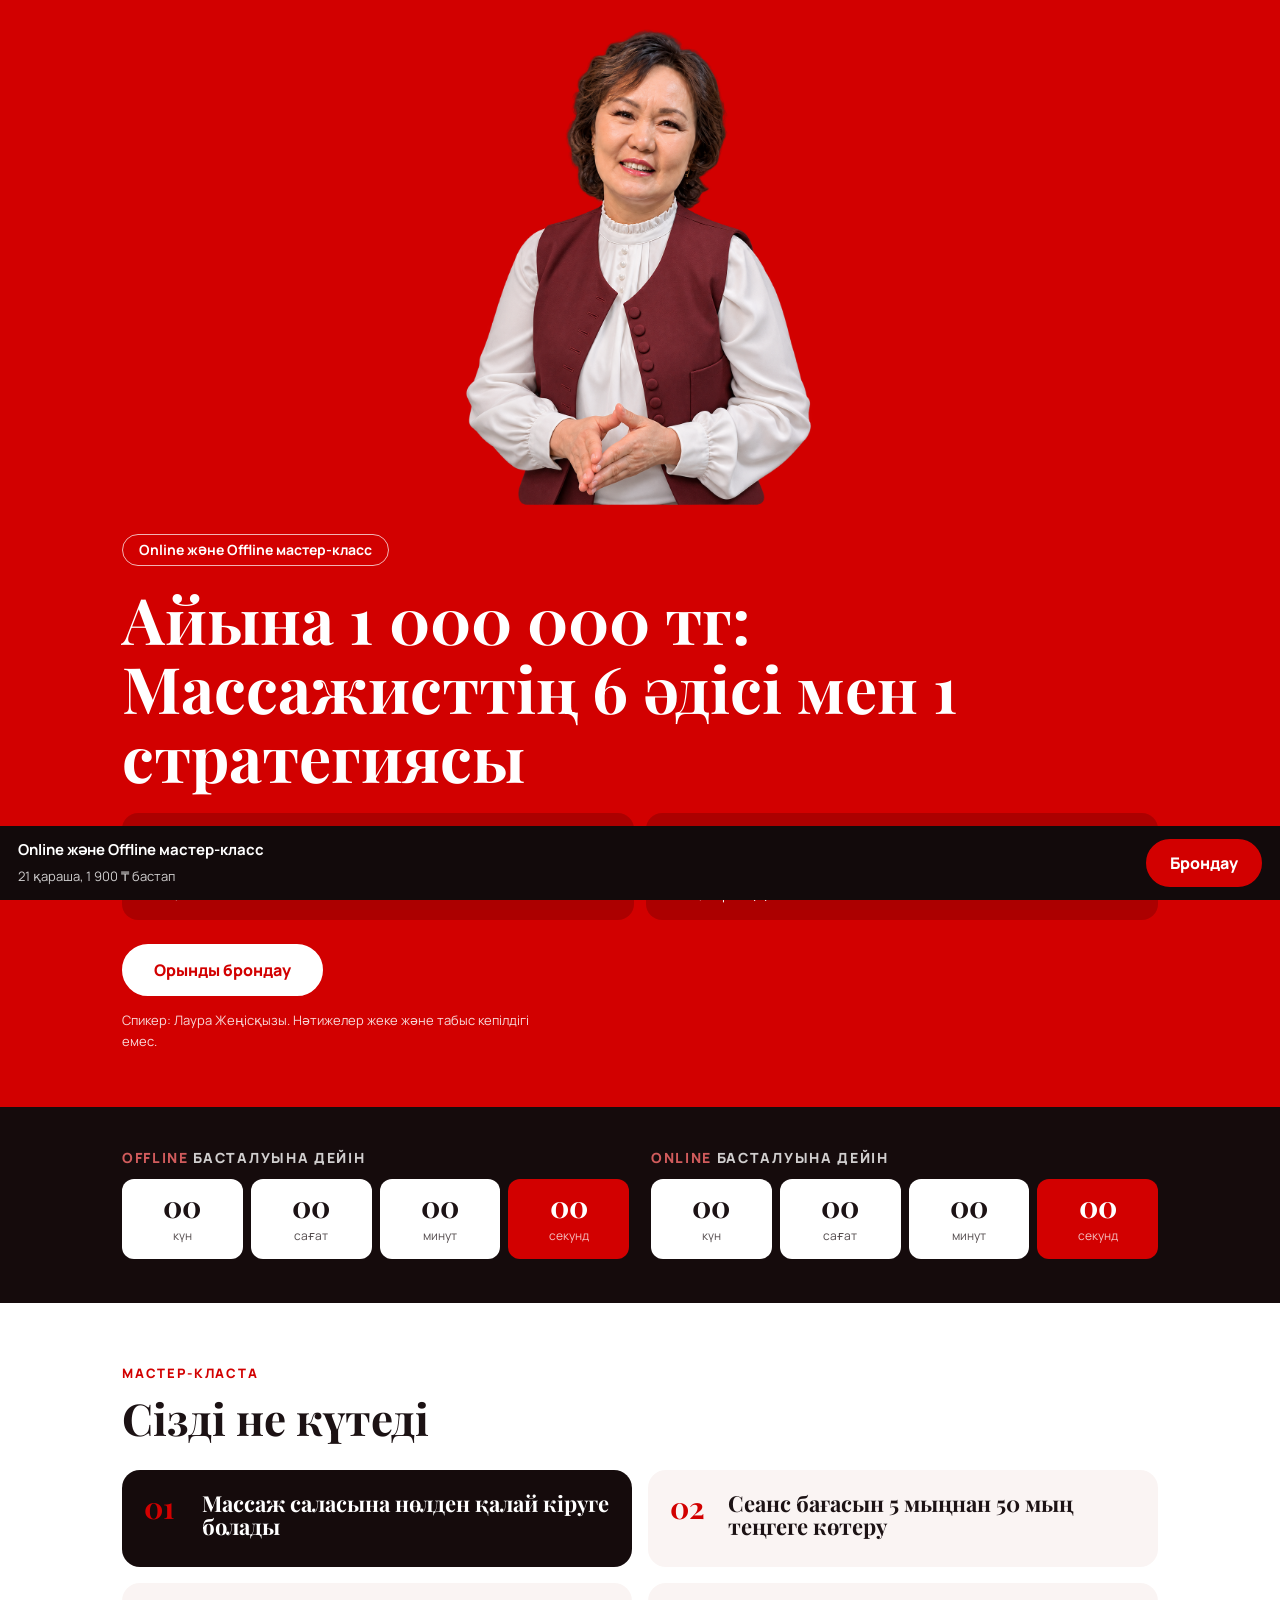
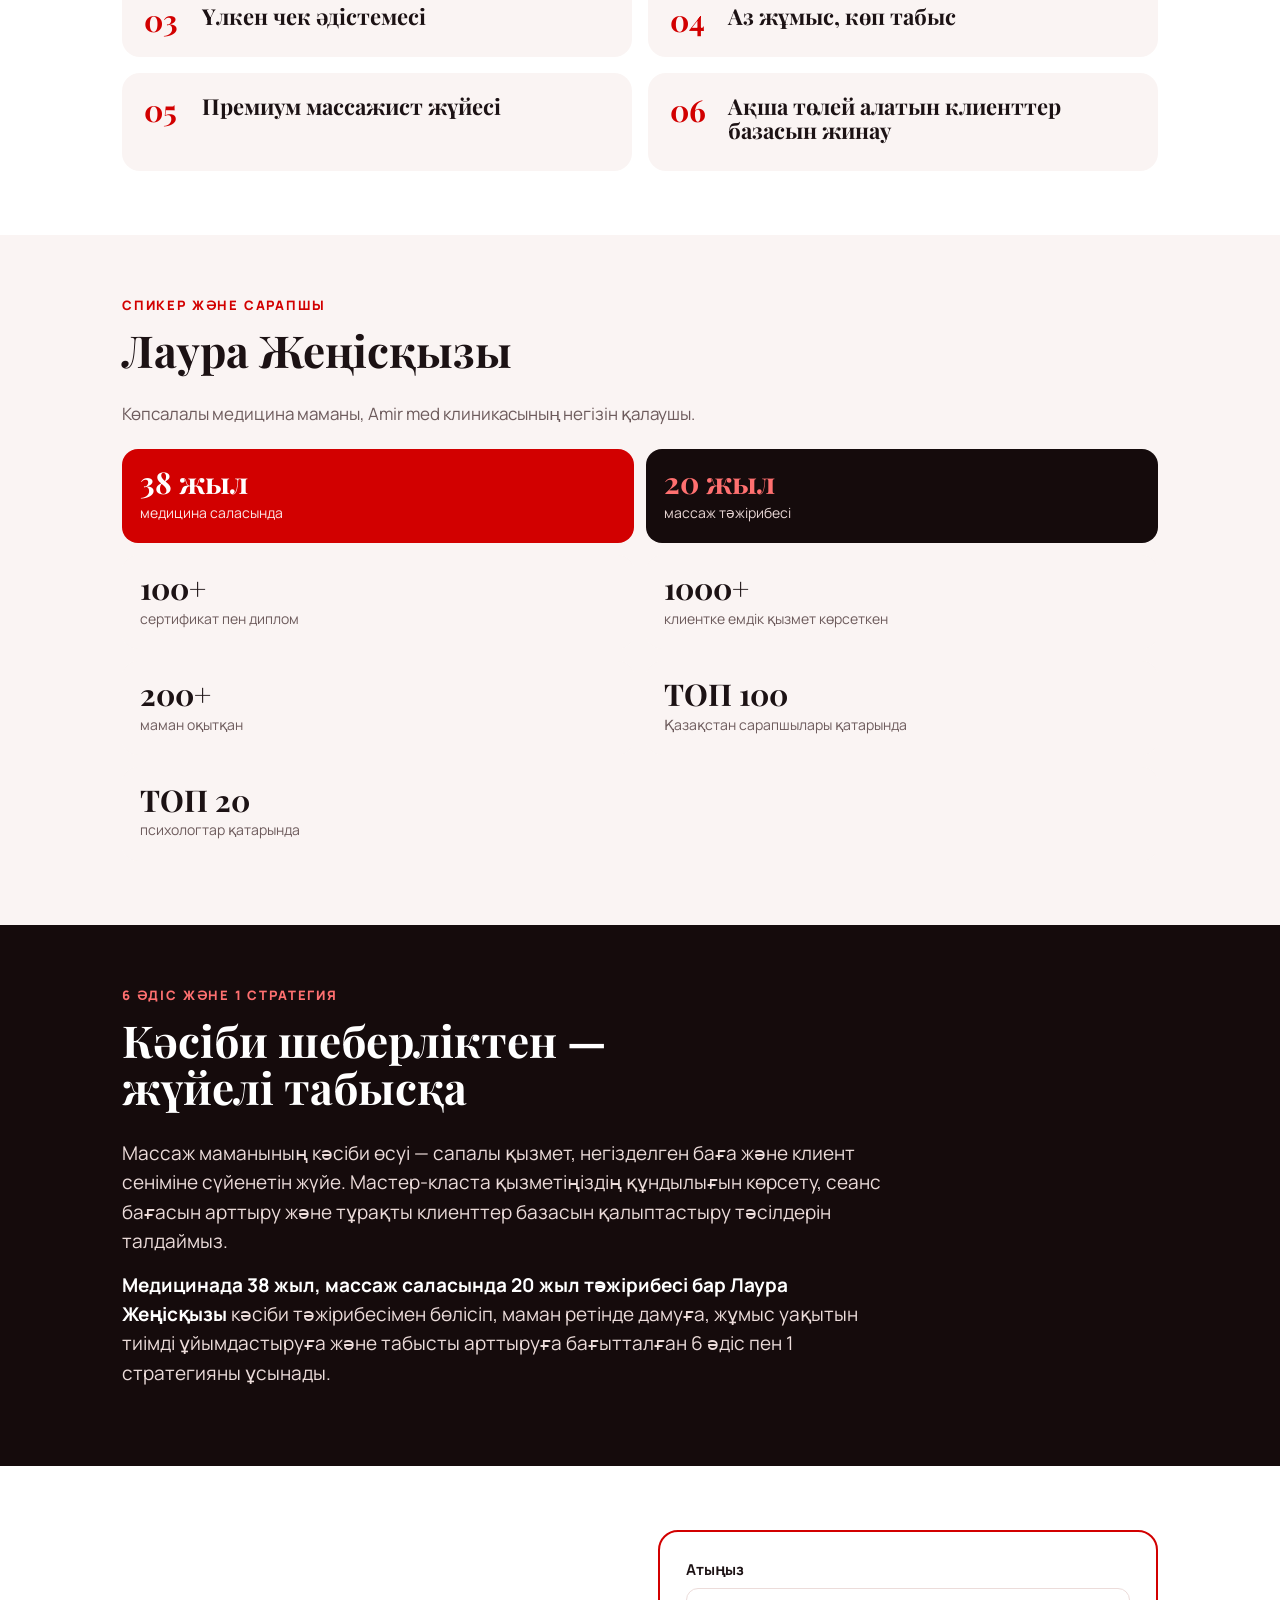
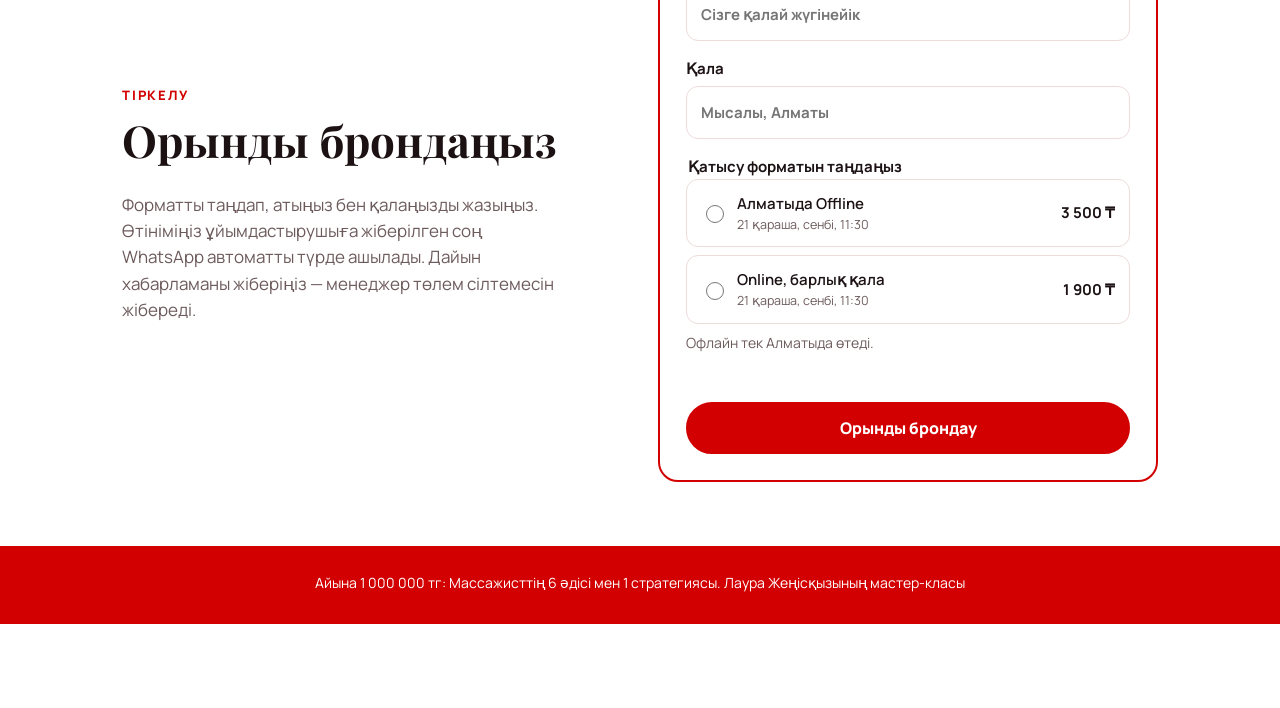
==== kk.html @ 4eb70d50 "Update WhatsApp contact for Laura masterclass" ====
<!DOCTYPE html>
<html lang="kk">
<head>
<meta charset="utf-8">
<meta name="viewport" content="width=device-width, initial-scale=1, viewport-fit=cover">
<title>Айына 1 000 000 тг: Массажисттің 6 әдісі мен 1 стратегиясы: Online және Offline мастер-класс</title>
<link rel="preconnect" href="https://fonts.googleapis.com">
<link rel="preconnect" href="https://fonts.gstatic.com" crossorigin>
<link href="https://fonts.googleapis.com/css2?family=Manrope:wght@400;600;700;800&family=Playfair+Display:wght@600;700&display=swap" rel="stylesheet">
<!--PIXEL-->
<script>
!function(f,b,e,v,n,t,s){if(f.fbq)return;n=f.fbq=function(){n.callMethod?n.callMethod.apply(n,arguments):n.queue.push(arguments)};if(!f._fbq)f._fbq=n;n.push=n;n.loaded=!0;n.version='2.0';n.queue=[];t=b.createElement(e);t.async=!0;t.src=v;s=b.getElementsByTagName(e)[0];s.parentNode.insertBefore(t,s)}(window,document,'script','https://connect.facebook.net/en_US/fbevents.js');
fbq('init','533676655998231');fbq('track','PageView');
</script>
<!--/PIXEL-->
<style>
:root{--red:#d20000;--ink:#1c1214;--bg:#fff;--soft:#faf4f3;--line:#ecdcda;--mute:#6d5b5c;--night:#150b0c;
box-sizing:border-box;padding-top:env(safe-area-inset-top,0px);padding-bottom:env(safe-area-inset-bottom,0px)}
@media (prefers-color-scheme:dark){:root:not([data-theme="light"]){--ink:#f7eceb;--bg:#160c0d;--soft:#211415;--line:#3b2628;--mute:#bba6a6}}
:root[data-theme="dark"]{--ink:#f7eceb;--bg:#160c0d;--soft:#211415;--line:#3b2628;--mute:#bba6a6}
html{background:var(--red);scroll-padding-top:env(safe-area-inset-top,0px);scroll-behavior:smooth}
@media (prefers-reduced-motion:reduce){html{scroll-behavior:auto}}
*,*::before,*::after{box-sizing:border-box}
body{margin:0;background:var(--bg);color:var(--ink);font:400 17px/1.55 Manrope,"Segoe UI",Arial,sans-serif;padding-bottom:84px}
h1,h2,h3{font-family:"Playfair Display",Georgia,serif;margin:0;line-height:1.08;font-weight:700}
p{margin:0}
:focus-visible{outline:3px solid #ffb4b4;outline-offset:3px}
.wrap{max-width:1080px;margin:0 auto;padding:0 22px}
section{padding:64px 0}
h2{font-size:clamp(30px,5vw,44px);margin-bottom:28px}
.k{color:var(--red);font:800 13px/1 Manrope,Arial,sans-serif;letter-spacing:.14em;text-transform:uppercase;margin-bottom:14px}

.hero{background:var(--red);color:#fff;padding:26px 0 0;overflow:hidden}
.hero .wrap{display:grid;gap:24px;grid-template-columns:1fr;align-items:center}
.hero-text{padding-bottom:56px;align-self:center}
.tag{display:inline-block;border:1.5px solid rgba(255,255,255,.7);border-radius:999px;padding:8px 16px;font:700 14px/1 Manrope,Arial,sans-serif;margin-bottom:18px}
.hero h1{font-size:clamp(36px,6.4vw,64px);margin-bottom:22px}
.dates{display:grid;grid-template-columns:1fr 1fr;gap:12px;margin-bottom:24px}
.date{background:rgba(0,0,0,.18);border-radius:16px;padding:16px}
.date em{display:block;font:800 13px/1 Manrope,Arial,sans-serif;font-style:normal;letter-spacing:.1em;text-transform:uppercase;opacity:.85}
.date b{display:block;font:700 26px/1.1 "Playfair Display",Georgia,serif;margin:8px 0 4px}
.date span{display:block;font-size:14px;opacity:.92}
.lang{display:block;text-align:right;color:#fff;font:700 14px/1 Manrope,Arial,sans-serif;text-decoration:underline;margin-bottom:12px}
.btn{display:inline-block;padding:16px 30px;border-radius:999px;font:800 16px/1 Manrope,Arial,sans-serif;text-decoration:none;border:2px solid #fff;background:#fff;color:var(--red);cursor:pointer}
.note{font-size:13px;opacity:.85;margin-top:14px;max-width:34em}
.photo{padding-bottom:0}.photo img{display:block;width:100%;height:auto;max-width:440px;margin:0 auto;border-radius:18px}

.timers{background:var(--night);color:#fff;padding:44px 0}
.timers .wrap{display:grid;gap:22px;grid-template-columns:1fr 1fr}
.t h3{font:800 14px/1 Manrope,Arial,sans-serif;letter-spacing:.12em;text-transform:uppercase;opacity:.8;margin-bottom:14px}
.t h3 i{color:#ff7070;font-style:normal}
.cd{display:grid;grid-template-columns:repeat(4,1fr);gap:8px}
.cd div{background:#fff;color:#1c1214;border-radius:12px;padding:12px 4px;text-align:center}
.cd div:last-child{background:var(--red);color:#fff}
.cd b{display:block;font:700 30px/1 "Playfair Display",Georgia,serif}
.cd span{font-size:12px;opacity:.75}

.list{display:grid;grid-template-columns:1fr 1fr;gap:16px}
.item{display:flex;gap:16px;background:var(--soft);border-radius:18px;padding:22px}
.item .n{font:700 30px/1 "Playfair Display",Georgia,serif;color:var(--red);min-width:42px}
.item h3{font-size:22px;margin-bottom:6px}
.item p{color:var(--mute);font-size:16px}
.item.hl{background:var(--night);color:#fff}
.item.hl p{color:#e8d6d4}

.about{display:grid;gap:40px;grid-template-columns:1fr;align-items:center}
.portrait{width:100%;aspect-ratio:4/5;object-fit:cover;object-position:50% 30%;border-radius:18px;border-bottom:6px solid var(--red)}
.about p.l{color:var(--mute);margin-bottom:22px;max-width:34em}
.facts{display:grid;grid-template-columns:1fr 1fr;gap:12px}
.fact{background:var(--soft);border-radius:16px;padding:18px}
.fact b{display:block;font:700 30px/1.05 "Playfair Display",Georgia,serif}
.fact span{font-size:14px;color:var(--mute)}
.fact.r{background:var(--red);color:#fff}.fact.r span{color:#fff;opacity:.9}
.fact.d{background:var(--night);color:#fff}.fact.d b{color:#ff7070}.fact.d span{color:#e8d6d4}
.fact.w{grid-column:1/-1}

.nov{background:var(--night);color:#fff}
.nov h2{max-width:14em}
.nov p{max-width:40em;font-size:19px;color:#ecdcda;margin-bottom:14px}
.nov p b{color:#fff}

.bonus{background:var(--soft);padding:44px 0}
.bonus .wrap{display:grid;gap:14px 32px;grid-template-columns:auto 1fr 1fr;align-items:center}
.bonus h3{font-size:26px}
.bonus p{border-left:4px solid var(--red);padding-left:14px;font-weight:600}

.reg .wrap{display:grid;gap:36px;grid-template-columns:1fr 1fr;align-items:center}
.reg p.s{color:var(--mute);max-width:26em}
form{background:var(--bg);border:2px solid var(--red);border-radius:20px;padding:26px;display:grid;gap:16px}
label,legend{font-weight:700;font-size:15px}
input[type=text]{width:100%;margin-top:6px;padding:14px;border:1.5px solid var(--line);border-radius:12px;font:inherit;background:var(--bg);color:var(--ink)}
fieldset{border:0;padding:0;margin:0;display:grid;gap:8px}
.opt{display:flex;gap:10px;align-items:center;border:1.5px solid var(--line);border-radius:12px;padding:12px 14px;font-weight:600;cursor:pointer}
.opt input{accent-color:var(--red);width:18px;height:18px}
.opt span{flex:1}.opt small{display:block;color:var(--mute);font-weight:400}
.opt:has(input:checked){border-color:var(--red);background:var(--soft)}
.opt.dis{opacity:.5;cursor:not-allowed}
fieldset.bad .opt{border-color:#c40000}
.hint{font-size:14px;color:var(--mute)}
.err{color:#c40000;font-weight:600;font-size:14px;min-height:1.2em}
form .btn{background:var(--red);color:#fff;border-color:var(--red);width:100%;text-align:center}
footer{background:var(--red);color:#fff;padding:26px 0 30px;font-size:14px;text-align:center}
.bar{position:fixed;left:0;right:0;bottom:0;z-index:20;background:#120a0b;color:#fff;padding:12px 18px calc(12px + env(safe-area-inset-bottom,0px));display:flex;align-items:center;justify-content:space-between;gap:14px}
.bar b{display:block;font-size:15px}.bar span{font-size:13px;opacity:.8}
.bar .btn{padding:14px 22px;background:var(--red);color:#fff;border-color:var(--red);white-space:nowrap}

@media (max-width:780px){
section{padding:48px 0}
.hero .wrap,.timers .wrap,.list,.about,.reg .wrap{grid-template-columns:1fr}
.photo{padding:0}.photo img{max-width:380px}
.hero-text{padding-bottom:44px}
.dates{grid-template-columns:1fr}
.hero .btn{width:100%;text-align:center}
.bonus .wrap{grid-template-columns:1fr}
}
</style>

</head>
<body>
<noscript><img height="1" width="1" style="display:none" alt="" src="https://www.facebook.com/tr?id=533676655998231&amp;ev=PageView&amp;noscript=1"></noscript>

<header class="hero">
  <div class="wrap">
    <div class="photo"><img src="laura-waist.png" alt="Лаура Жеңісқызы" width="1196" height="1315" fetchpriority="high"></div>
    <div class="hero-text">
      <span class="tag">Online және Offline мастер-класс</span>
      <h1>Айына 1 000 000 тг: Массажисттің 6 әдісі мен 1 стратегиясы</h1>
      <div class="dates">
        <div class="date"><em>Offline</em><b>21 қараша, 11:30</b><span>Сенбі, Алматы</span></div>
        <div class="date"><em>Online</em><b>21 қараша, 11:30</b><span>Сенбі, барлық қала</span></div>
      </div>
      <a class="btn" href="#reg">Орынды брондау</a>
      <p class="note">Спикер: Лаура Жеңісқызы. Нәтижелер жеке және табыс кепілдігі емес.</p>
    </div>
  </div>
</header>

<div class="timers">
  <div class="wrap">
    <div class="t"><h3><i>Offline</i> басталуына дейін</h3><div class="cd" data-t="2026-11-21T11:30:00+05:00"><div><b>--</b><span>күн</span></div><div><b>--</b><span>сағат</span></div><div><b>--</b><span>минут</span></div><div><b>--</b><span>секунд</span></div></div></div>
    <div class="t"><h3><i>Online</i> басталуына дейін</h3><div class="cd" data-t="2026-11-21T11:30:00+05:00"><div><b>--</b><span>күн</span></div><div><b>--</b><span>сағат</span></div><div><b>--</b><span>минут</span></div><div><b>--</b><span>секунд</span></div></div></div>
  </div>
</div>

<section>
  <div class="wrap">
    <div class="k">Мастер-класта</div>
    <h2>Сізді не күтеді</h2>
    <div class="list">
      <div class="item hl"><div class="n">01</div><div><h3>Массаж саласына нөлден қалай кіруге болады</h3></div></div>
      <div class="item"><div class="n">02</div><div><h3>Сеанс бағасын 5 мыңнан 50 мың теңгеге көтеру</h3></div></div>
      <div class="item"><div class="n">03</div><div><h3>Үлкен чек әдістемесі</h3></div></div>
      <div class="item"><div class="n">04</div><div><h3>Аз жұмыс, көп табыс</h3></div></div>
      <div class="item"><div class="n">05</div><div><h3>Премиум массажист жүйесі</h3></div></div>
      <div class="item"><div class="n">06</div><div><h3>Ақша төлей алатын клиенттер базасын жинау</h3></div></div>
    </div>
  </div>
</section>

<section style="background:var(--soft)">
  <div class="wrap about">
    <div>
      <div class="k">Спикер және сарапшы</div>
      <h2>Лаура Жеңісқызы</h2>
      <p class="l">Көпсалалы медицина маманы, Amir med клиникасының негізін қалаушы.</p>
      <div class="facts">
        <div class="fact r"><b>38 жыл</b><span>медицина саласында</span></div>
        <div class="fact d"><b>20 жыл</b><span>массаж тәжірибесі</span></div>
        <div class="fact"><b>100+</b><span>сертификат пен диплом</span></div>
        <div class="fact"><b>1000+</b><span>клиентке емдік қызмет көрсеткен</span></div>
        <div class="fact"><b>200+</b><span>маман оқытқан</span></div>
        <div class="fact"><b>ТОП 100</b><span>Қазақстан сарапшылары қатарында</span></div>
        <div class="fact w"><b>ТОП 20</b><span>психологтар қатарында</span></div>
      </div>
    </div>
  </div>
</section>

<section class="nov">
  <div class="wrap">
    <div class="k" style="color:#ff7070">6 әдіс және 1 стратегия</div>
    <h2>Кәсіби шеберліктен — жүйелі табысқа</h2>
    <p>Массаж маманының кәсіби өсуі — сапалы қызмет, негізделген баға және клиент сеніміне сүйенетін жүйе. Мастер-класта қызметіңіздің құндылығын көрсету, сеанс бағасын арттыру және тұрақты клиенттер базасын қалыптастыру тәсілдерін талдаймыз.</p>
    <p><b>Медицинада 38 жыл, массаж саласында 20 жыл тәжірибесі бар Лаура Жеңісқызы</b> кәсіби тәжірибесімен бөлісіп, маман ретінде дамуға, жұмыс уақытын тиімді ұйымдастыруға және табысты арттыруға бағытталған 6 әдіс пен 1 стратегияны ұсынады.</p>
  </div>
</section>

<section class="reg" id="reg">
  <div class="wrap">
    <div>
      <div class="k">Тіркелу</div>
      <h2>Орынды брондаңыз</h2>
      <p class="s">Форматты таңдап, атыңыз бен қалаңызды жазыңыз. Өтініміңіз ұйымдастырушыға жіберілген соң WhatsApp автоматты түрде ашылады. Дайын хабарламаны жіберіңіз — менеджер төлем сілтемесін жібереді.</p>
    </div>
    <form id="f" novalidate>
      <label>Атыңыз<input type="text" id="name" autocomplete="given-name" placeholder="Сізге қалай жүгінейік"></label>
      <label>Қала<input type="text" id="city" autocomplete="address-level2" placeholder="Мысалы, Алматы"></label>
      <fieldset id="fs">
        <legend>Қатысу форматын таңдаңыз</legend>
        <label class="opt" id="o-off"><input type="radio" name="fmt" value="off"><span>Алматыда Offline<small>21 қараша, сенбі, 11:30</small></span><b>3&nbsp;500&nbsp;₸</b></label>
        <label class="opt" id="o-on"><input type="radio" name="fmt" value="on"><span>Online, барлық қала<small>21 қараша, сенбі, 11:30</small></span><b>1&nbsp;900&nbsp;₸</b></label>
        <span class="hint">Офлайн тек Алматыда өтеді.</span>
      </fieldset>
      <div class="err" id="err" role="alert"></div>
      <button class="btn" type="submit">Орынды брондау</button>
    </form>
  </div>
</section>

<footer>Айына 1 000 000 тг: Массажисттің 6 әдісі мен 1 стратегиясы. Лаура Жеңісқызының мастер-класы</footer>

<div class="bar">
  <div><b>Online және Offline мастер-класс</b><span>21 қараша, 1&nbsp;900&nbsp;₸ бастап</span></div>
  <a class="btn" href="#reg">Брондау</a>
</div>

<script>
(function(){
  var WA="77086097458";
  function tick(){
    document.querySelectorAll(".cd").forEach(function(el){
      var d=Date.parse(el.getAttribute("data-t"))-Date.now();if(d<0)d=0;
      var v=[Math.floor(d/864e5),Math.floor(d/36e5)%24,Math.floor(d/6e4)%60,Math.floor(d/1e3)%60];
      el.querySelectorAll("b").forEach(function(b,i){b.textContent=String(v[i]).padStart(2,"0")});
    });
  }
  tick();setInterval(tick,1000);
  var f=document.getElementById("f"),city=document.getElementById("city"),name=document.getElementById("name"),err=document.getElementById("err"),fs=document.getElementById("fs");
  var off=document.querySelector('input[value="off"]'),on=document.querySelector('input[value="on"]'),oOff=document.getElementById("o-off");
  function isAlmaty(v){return /алматы|алма-ата|almaty/i.test(v.trim())}
  city.addEventListener("input",function(){
    var v=city.value.trim(),blocked=v&&!isAlmaty(v);
    off.disabled=!!blocked;oOff.classList.toggle("dis",!!blocked);
    if(blocked&&off.checked){off.checked=false;err.textContent="Офлайн тек Алматыда. Онлайнды таңдаңыз."}
  });
  fs.addEventListener("change",function(){fs.classList.remove("bad");err.textContent=""});
  f.addEventListener("submit",function(e){
    e.preventDefault();err.textContent="";
    var n=name.value.trim(),c=city.value.trim();
    if(!n){err.textContent="Атыңызды жазыңыз.";name.focus();return}
    if(!c){err.textContent="Қалаңызды жазыңыз.";city.focus();return}
    if(!off.checked&&!on.checked){fs.classList.add("bad");err.textContent="Қатысу форматын таңдаңыз, онсыз тіркелу мүмкін емес.";return}
    if(off.checked&&!isAlmaty(c)){err.textContent="Офлайн тек Алматыда. Онлайнды таңдаңыз.";return}
    var q=new URLSearchParams(location.search),src=[q.get("utm_source"),q.get("utm_campaign"),q.get("utm_content")].filter(Boolean).join(" / ")||"тікелей кіру";
    var fmt=on.checked?"Online, 21 қараша (сенбі), 11:30":"Offline, 21 қараша (сенбі), 11:30, Алматы",price=on.checked?"1 900 ₸":"3 500 ₸";
    var msg="Сәлеметсіз бе! «Айына 1 000 000 тг: Массажисттің 6 әдісі мен 1 стратегиясы» мастер-класына тіркелгім келеді.\n\nФормат: "+fmt+"\nБағасы: "+price+"\nАты: "+n+"\nҚала: "+c+"\nДереккөз: "+src+"\n\nТөлем сілтемесін жібере аласыз ба?";
    var button=f.querySelector("button[type=submit]");
    if(button.disabled)return;
    button.disabled=true;
    var label=button.textContent;button.textContent="Жіберілуде…";
    var controller=new AbortController();
    var timeout=setTimeout(function(){controller.abort()},15000);
    fetch("https://laura-telegram-leads.bekassbi.workers.dev/leads",{
      method:"POST",headers:{"Content-Type":"application/json"},
      body:JSON.stringify({name:n,city:c,format:on.checked?"on":"off",source:src}),signal:controller.signal
    }).then(function(response){
      return response.json().then(function(data){
        if(!response.ok || !data.ok)throw new Error("delivery");
        clearTimeout(timeout);
        try{if(typeof fbq==="function")fbq("track","Lead")}catch(x){}
        button.textContent="Өтінім қабылданды!";
        setTimeout(function(){window.location.href="https://wa.me/"+WA+"?text="+encodeURIComponent(msg)},250);
      });
    }).catch(function(){
      clearTimeout(timeout);button.disabled=false;button.textContent=label;
      err.textContent="Өтінімді жіберу мүмкін болмады. Қайта көріңіз.";
    });
  });
})();
</script>
</body>
</html>
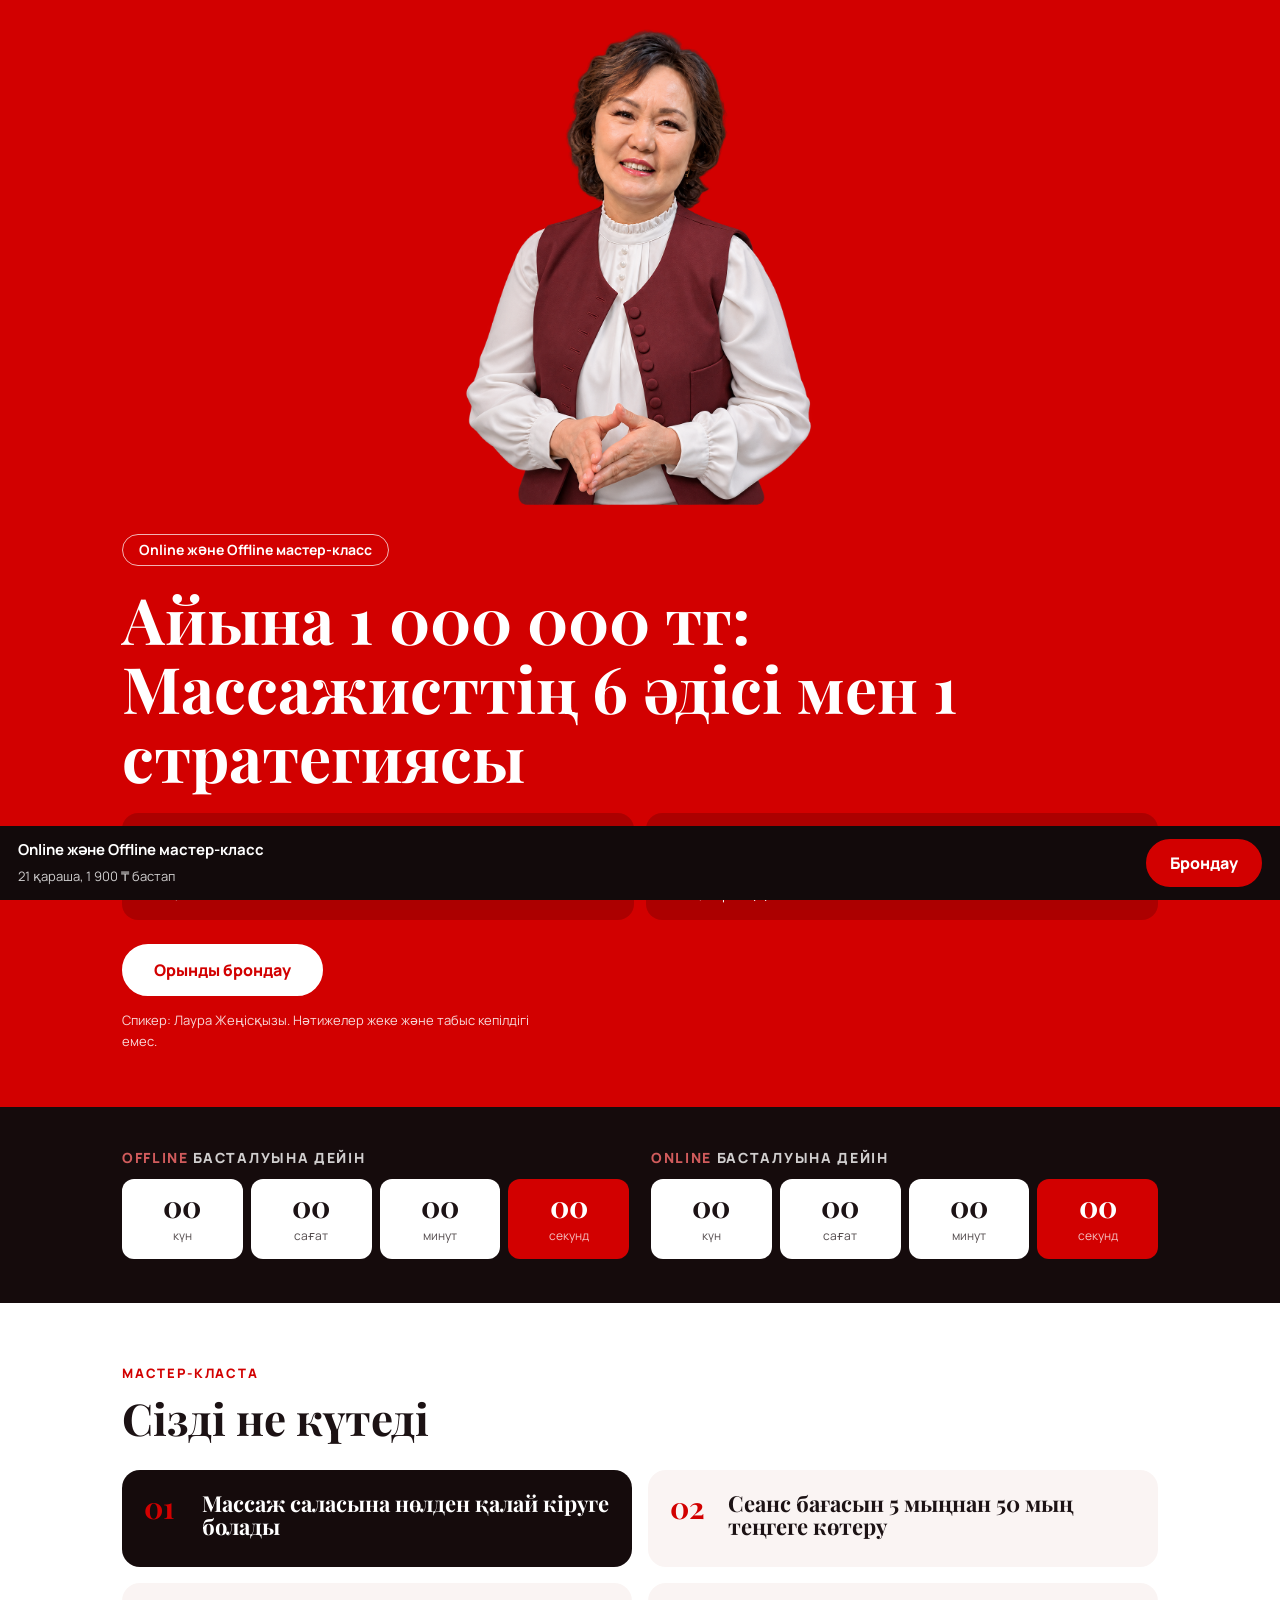
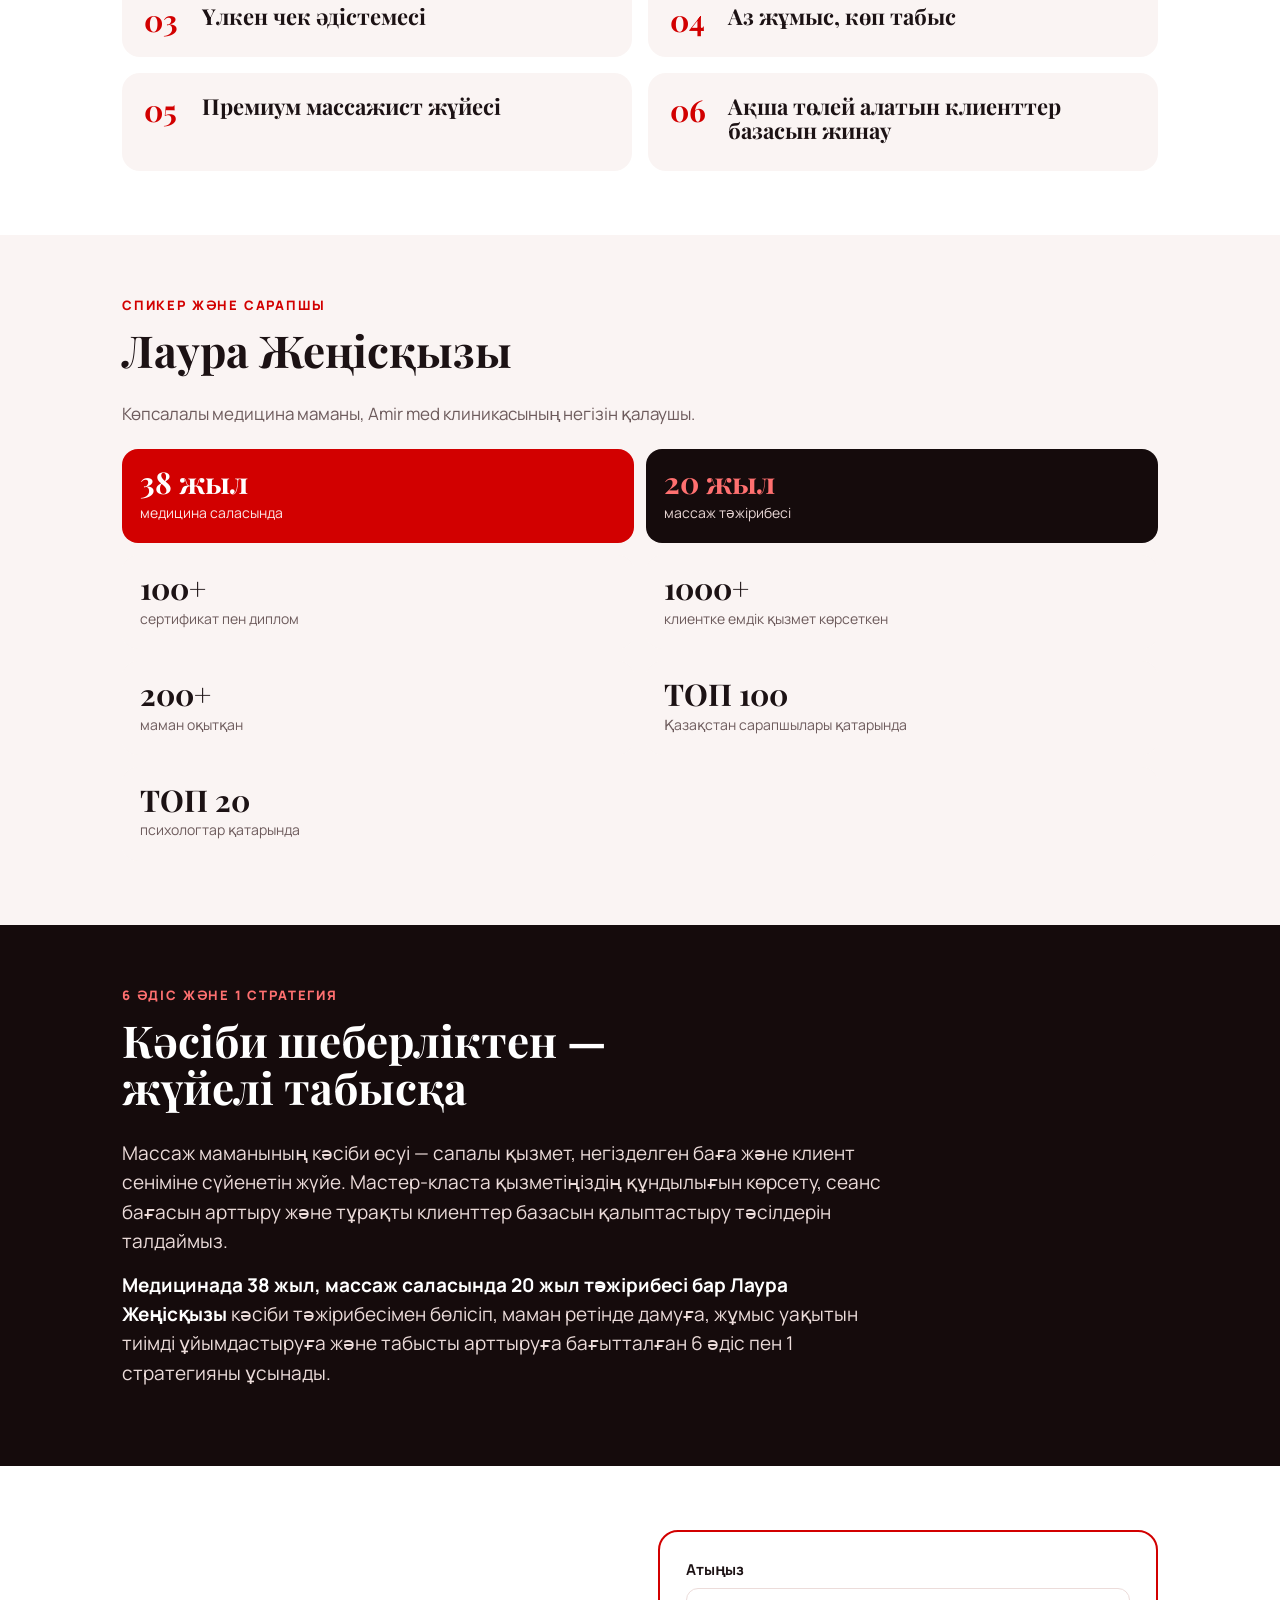
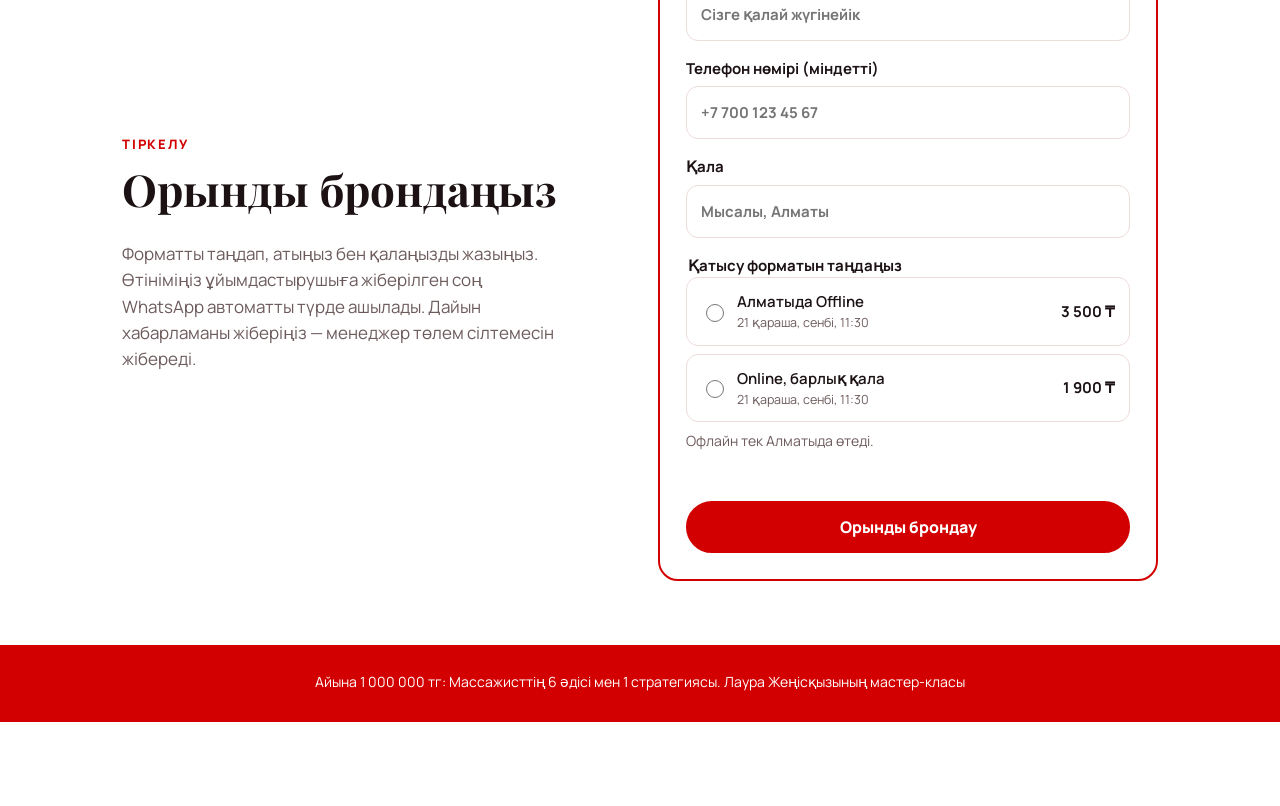
==== commit c7dbb116: "Require phone number for registration" ====
--- a/kk.html
+++ b/kk.html
@@ -10,7 +10,7 @@
 <!--PIXEL-->
 <script>
 !function(f,b,e,v,n,t,s){if(f.fbq)return;n=f.fbq=function(){n.callMethod?n.callMethod.apply(n,arguments):n.queue.push(arguments)};if(!f._fbq)f._fbq=n;n.push=n;n.loaded=!0;n.version='2.0';n.queue=[];t=b.createElement(e);t.async=!0;t.src=v;s=b.getElementsByTagName(e)[0];s.parentNode.insertBefore(t,s)}(window,document,'script','https://connect.facebook.net/en_US/fbevents.js');
-fbq('init','533676655998231');fbq('track','PageView');
+fbq('init','1264287725843772');fbq('track','PageView');
 </script>
 <!--/PIXEL-->
 <style>
@@ -88,7 +88,7 @@
 .reg p.s{color:var(--mute);max-width:26em}
 form{background:var(--bg);border:2px solid var(--red);border-radius:20px;padding:26px;display:grid;gap:16px}
 label,legend{font-weight:700;font-size:15px}
-input[type=text]{width:100%;margin-top:6px;padding:14px;border:1.5px solid var(--line);border-radius:12px;font:inherit;background:var(--bg);color:var(--ink)}
+input[type=text],input[type=tel]{width:100%;margin-top:6px;padding:14px;border:1.5px solid var(--line);border-radius:12px;font:inherit;background:var(--bg);color:var(--ink)}
 fieldset{border:0;padding:0;margin:0;display:grid;gap:8px}
 .opt{display:flex;gap:10px;align-items:center;border:1.5px solid var(--line);border-radius:12px;padding:12px 14px;font-weight:600;cursor:pointer}
 .opt input{accent-color:var(--red);width:18px;height:18px}
@@ -117,7 +117,7 @@
 
 </head>
 <body>
-<noscript><img height="1" width="1" style="display:none" alt="" src="https://www.facebook.com/tr?id=533676655998231&amp;ev=PageView&amp;noscript=1"></noscript>
+<noscript><img height="1" width="1" style="display:none" alt="" src="https://www.facebook.com/tr?id=1264287725843772&amp;ev=PageView&amp;noscript=1"></noscript>
 
 <header class="hero">
   <div class="wrap">
@@ -194,6 +194,7 @@
     </div>
     <form id="f" novalidate>
       <label>Атыңыз<input type="text" id="name" autocomplete="given-name" placeholder="Сізге қалай жүгінейік"></label>
+      <label>Телефон нөмірі (міндетті)<input type="tel" id="phone" name="phone" autocomplete="tel" placeholder="+7 700 123 45 67" maxlength="32" required></label>
       <label>Қала<input type="text" id="city" autocomplete="address-level2" placeholder="Мысалы, Алматы"></label>
       <fieldset id="fs">
         <legend>Қатысу форматын таңдаңыз</legend>
@@ -237,6 +238,8 @@
   f.addEventListener("submit",function(e){
     e.preventDefault();err.textContent="";
     var n=name.value.trim(),c=city.value.trim();
+    var phoneInput=document.getElementById("phone"),rawPhone=phoneInput.value.trim(),phoneDigits=rawPhone.replace(/\D/g,"");
+    if(!/^\+?[0-9 ()-]+$/.test(rawPhone)||phoneDigits.length<10||phoneDigits.length>15){err.textContent="Телефон нөміріңізді дұрыс енгізіңіз.";phoneInput.focus();return}
     if(!n){err.textContent="Атыңызды жазыңыз.";name.focus();return}
     if(!c){err.textContent="Қалаңызды жазыңыз.";city.focus();return}
     if(!off.checked&&!on.checked){fs.classList.add("bad");err.textContent="Қатысу форматын таңдаңыз, онсыз тіркелу мүмкін емес.";return}
@@ -252,7 +255,7 @@
     var timeout=setTimeout(function(){controller.abort()},15000);
     fetch("https://laura-telegram-leads.bekassbi.workers.dev/leads",{
       method:"POST",headers:{"Content-Type":"application/json"},
-      body:JSON.stringify({name:n,city:c,format:on.checked?"on":"off",source:src}),signal:controller.signal
+      body:JSON.stringify({name:n,city:c,phone:rawPhone,format:on.checked?"on":"off",source:"Телефон: "+rawPhone+" | "+src}),signal:controller.signal
     }).then(function(response){
       return response.json().then(function(data){
         if(!response.ok || !data.ok)throw new Error("delivery");
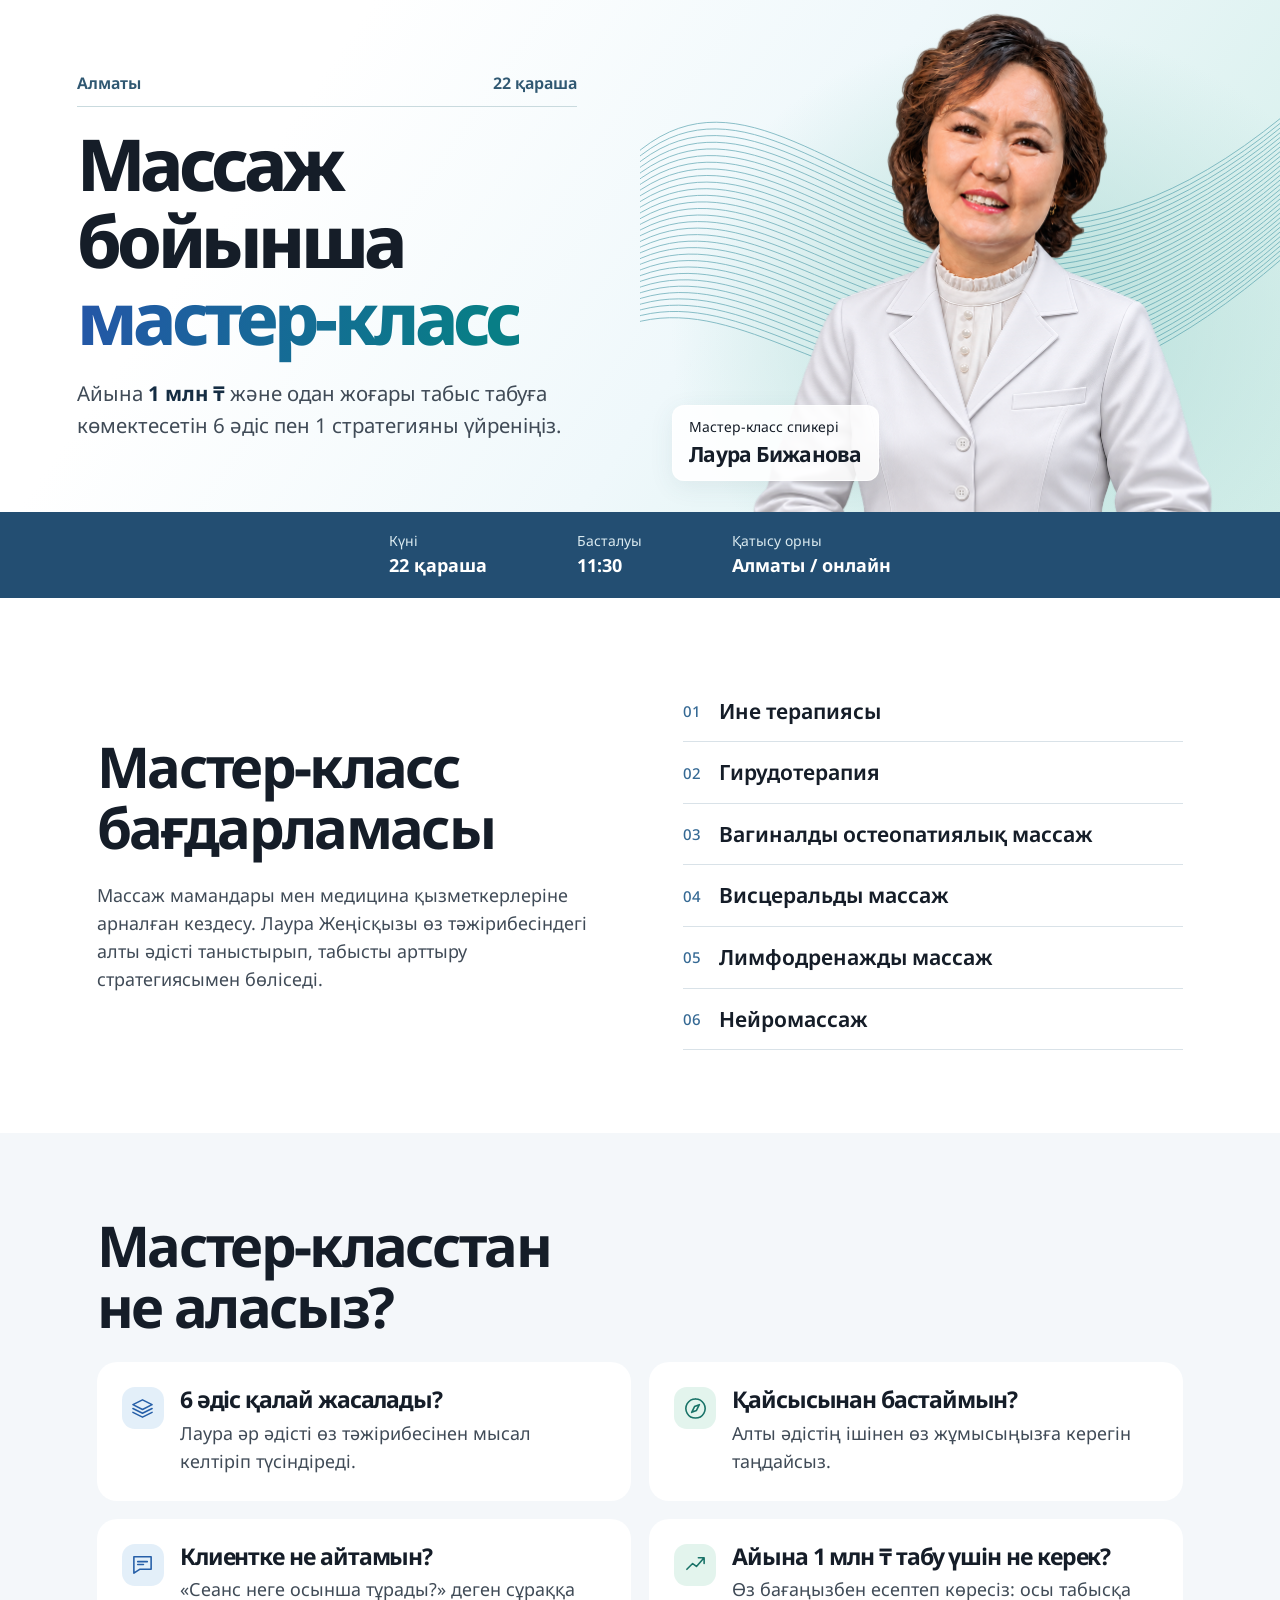
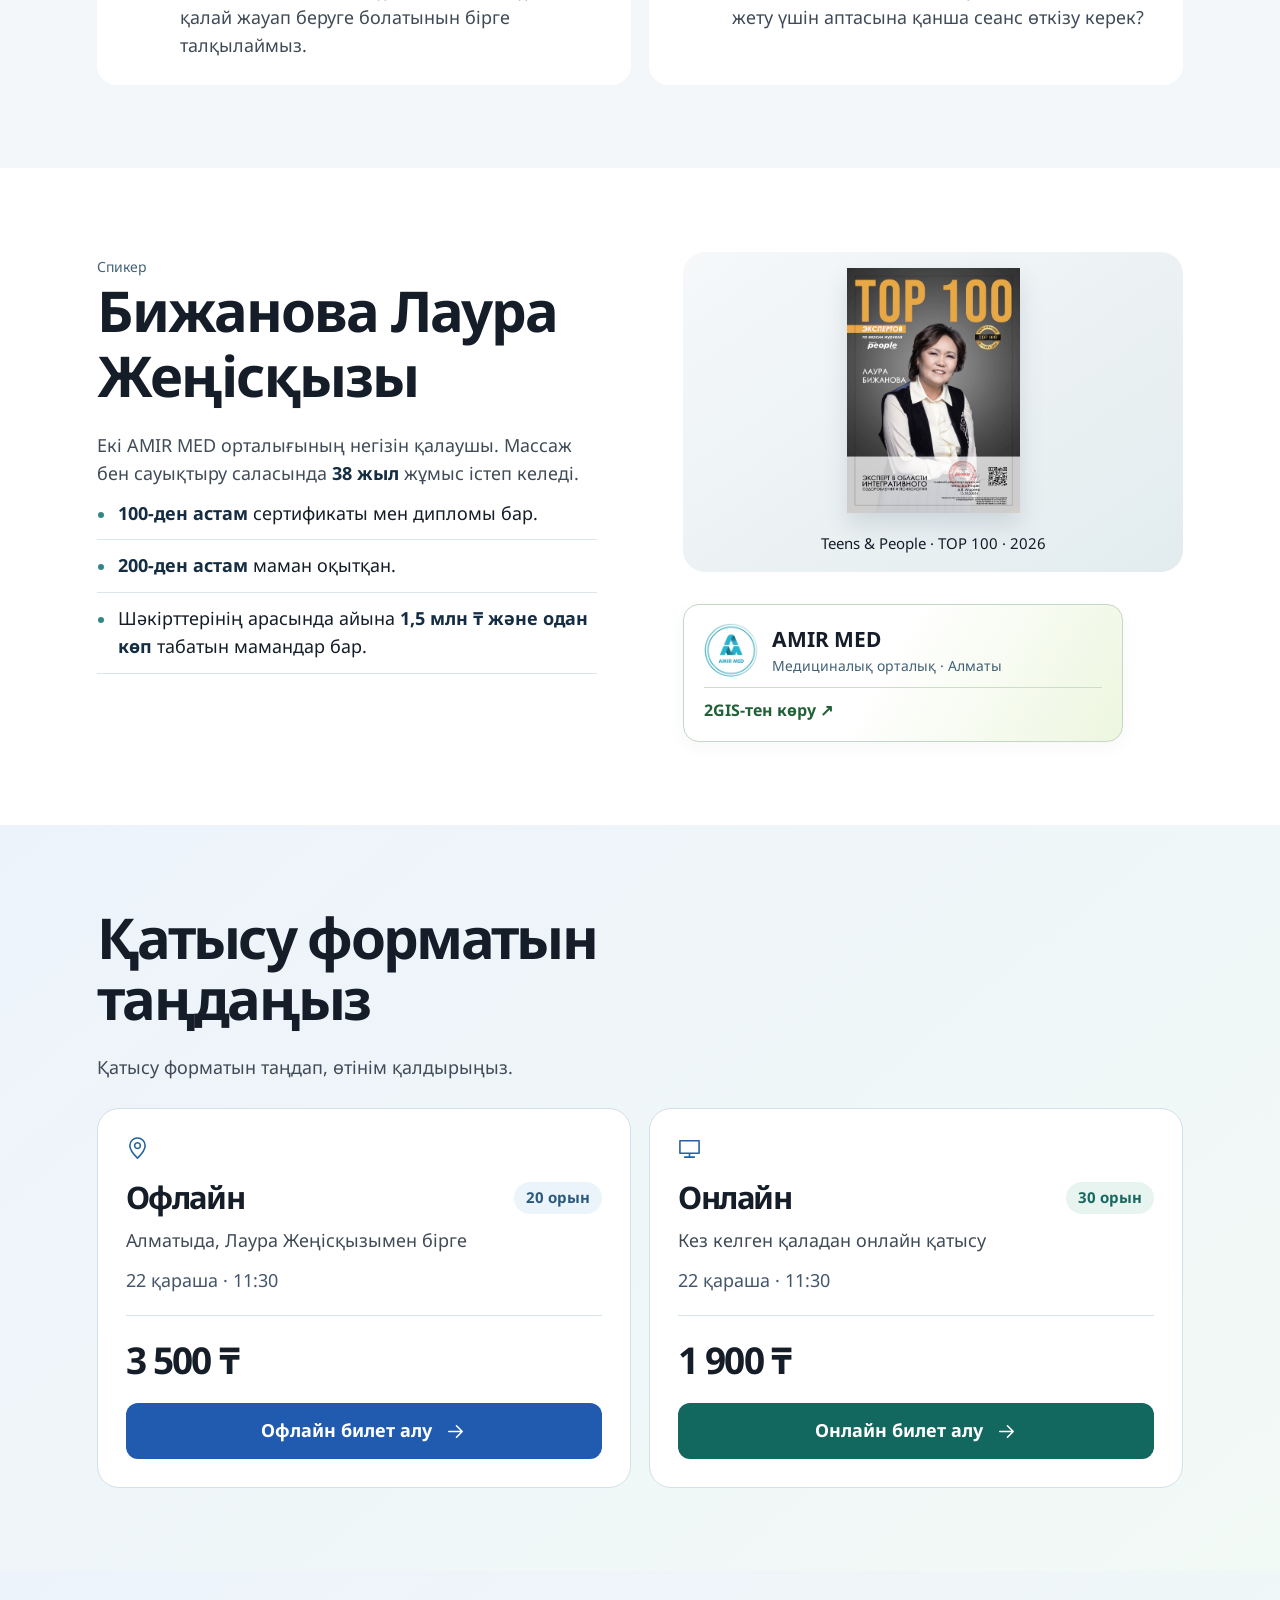
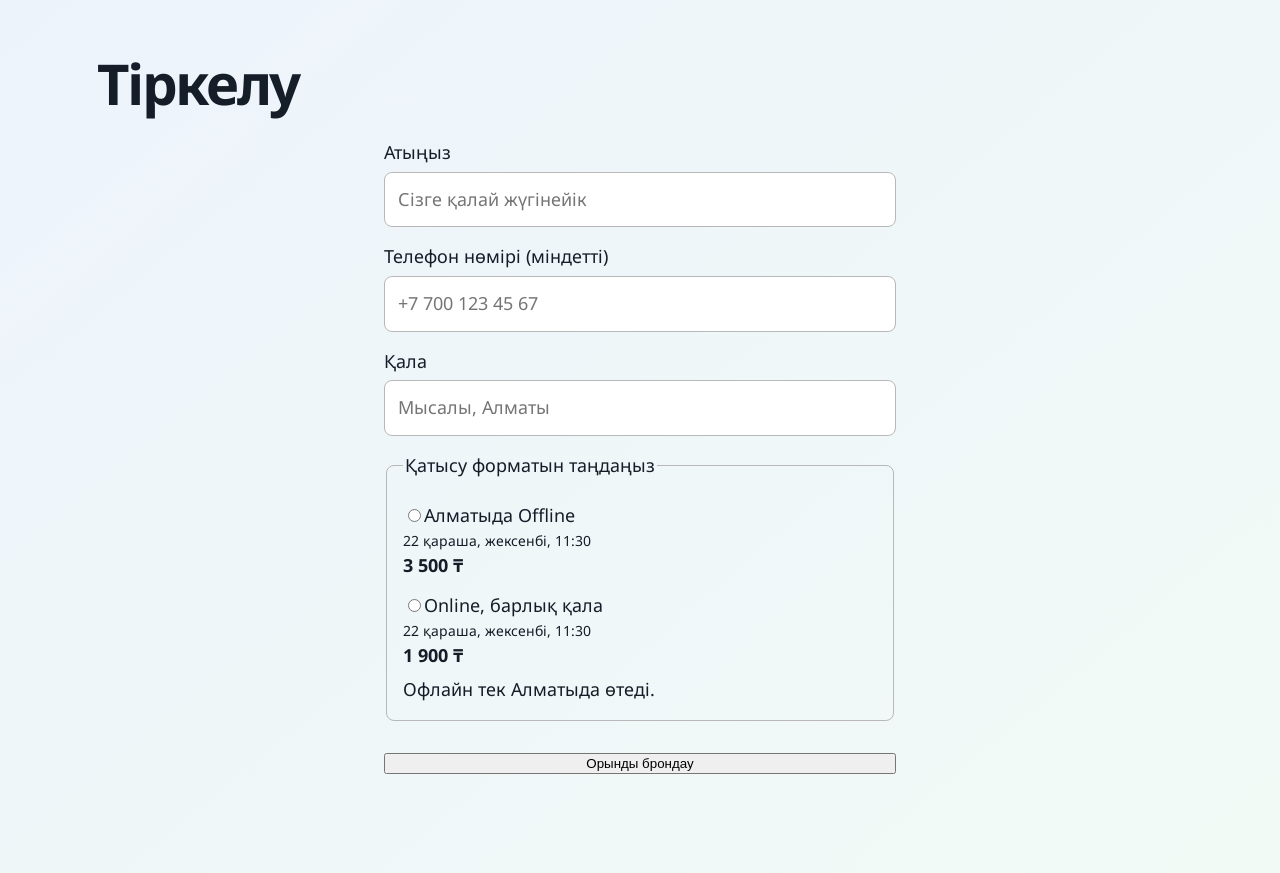
==== commit d0c4b369: "Publish Amir Med masterclass redesign" ====
--- a/kk.html
+++ b/kk.html
@@ -1,221 +1,28 @@
-<!DOCTYPE html>
-<html lang="kk">
-<head>
-<meta charset="utf-8">
-<meta name="viewport" content="width=device-width, initial-scale=1, viewport-fit=cover">
-<title>Айына 1 000 000 тг: Массажисттің 6 әдісі мен 1 стратегиясы: Online және Offline мастер-класс</title>
-<link rel="preconnect" href="https://fonts.googleapis.com">
-<link rel="preconnect" href="https://fonts.gstatic.com" crossorigin>
-<link href="https://fonts.googleapis.com/css2?family=Manrope:wght@400;600;700;800&family=Playfair+Display:wght@600;700&display=swap" rel="stylesheet">
-<!--PIXEL-->
-<script>
+<!doctype html>
+<html lang="kk"><head><meta charset="utf-8"><meta name="viewport" content="width=device-width,initial-scale=1"><title>Массаж бойынша мастер-класс · Лаура Бижанова</title><link rel="stylesheet" href="design.css"><script>
 !function(f,b,e,v,n,t,s){if(f.fbq)return;n=f.fbq=function(){n.callMethod?n.callMethod.apply(n,arguments):n.queue.push(arguments)};if(!f._fbq)f._fbq=n;n.push=n;n.loaded=!0;n.version='2.0';n.queue=[];t=b.createElement(e);t.async=!0;t.src=v;s=b.getElementsByTagName(e)[0];s.parentNode.insertBefore(t,s)}(window,document,'script','https://connect.facebook.net/en_US/fbevents.js');
 fbq('init','1264287725843772');fbq('track','PageView');
-</script>
-<!--/PIXEL-->
-<style>
-:root{--red:#d20000;--ink:#1c1214;--bg:#fff;--soft:#faf4f3;--line:#ecdcda;--mute:#6d5b5c;--night:#150b0c;
-box-sizing:border-box;padding-top:env(safe-area-inset-top,0px);padding-bottom:env(safe-area-inset-bottom,0px)}
-@media (prefers-color-scheme:dark){:root:not([data-theme="light"]){--ink:#f7eceb;--bg:#160c0d;--soft:#211415;--line:#3b2628;--mute:#bba6a6}}
-:root[data-theme="dark"]{--ink:#f7eceb;--bg:#160c0d;--soft:#211415;--line:#3b2628;--mute:#bba6a6}
-html{background:var(--red);scroll-padding-top:env(safe-area-inset-top,0px);scroll-behavior:smooth}
-@media (prefers-reduced-motion:reduce){html{scroll-behavior:auto}}
-*,*::before,*::after{box-sizing:border-box}
-body{margin:0;background:var(--bg);color:var(--ink);font:400 17px/1.55 Manrope,"Segoe UI",Arial,sans-serif;padding-bottom:84px}
-h1,h2,h3{font-family:"Playfair Display",Georgia,serif;margin:0;line-height:1.08;font-weight:700}
-p{margin:0}
-:focus-visible{outline:3px solid #ffb4b4;outline-offset:3px}
-.wrap{max-width:1080px;margin:0 auto;padding:0 22px}
-section{padding:64px 0}
-h2{font-size:clamp(30px,5vw,44px);margin-bottom:28px}
-.k{color:var(--red);font:800 13px/1 Manrope,Arial,sans-serif;letter-spacing:.14em;text-transform:uppercase;margin-bottom:14px}
-
-.hero{background:var(--red);color:#fff;padding:26px 0 0;overflow:hidden}
-.hero .wrap{display:grid;gap:24px;grid-template-columns:1fr;align-items:center}
-.hero-text{padding-bottom:56px;align-self:center}
-.tag{display:inline-block;border:1.5px solid rgba(255,255,255,.7);border-radius:999px;padding:8px 16px;font:700 14px/1 Manrope,Arial,sans-serif;margin-bottom:18px}
-.hero h1{font-size:clamp(36px,6.4vw,64px);margin-bottom:22px}
-.dates{display:grid;grid-template-columns:1fr 1fr;gap:12px;margin-bottom:24px}
-.date{background:rgba(0,0,0,.18);border-radius:16px;padding:16px}
-.date em{display:block;font:800 13px/1 Manrope,Arial,sans-serif;font-style:normal;letter-spacing:.1em;text-transform:uppercase;opacity:.85}
-.date b{display:block;font:700 26px/1.1 "Playfair Display",Georgia,serif;margin:8px 0 4px}
-.date span{display:block;font-size:14px;opacity:.92}
-.lang{display:block;text-align:right;color:#fff;font:700 14px/1 Manrope,Arial,sans-serif;text-decoration:underline;margin-bottom:12px}
-.btn{display:inline-block;padding:16px 30px;border-radius:999px;font:800 16px/1 Manrope,Arial,sans-serif;text-decoration:none;border:2px solid #fff;background:#fff;color:var(--red);cursor:pointer}
-.note{font-size:13px;opacity:.85;margin-top:14px;max-width:34em}
-.photo{padding-bottom:0}.photo img{display:block;width:100%;height:auto;max-width:440px;margin:0 auto;border-radius:18px}
-
-.timers{background:var(--night);color:#fff;padding:44px 0}
-.timers .wrap{display:grid;gap:22px;grid-template-columns:1fr 1fr}
-.t h3{font:800 14px/1 Manrope,Arial,sans-serif;letter-spacing:.12em;text-transform:uppercase;opacity:.8;margin-bottom:14px}
-.t h3 i{color:#ff7070;font-style:normal}
-.cd{display:grid;grid-template-columns:repeat(4,1fr);gap:8px}
-.cd div{background:#fff;color:#1c1214;border-radius:12px;padding:12px 4px;text-align:center}
-.cd div:last-child{background:var(--red);color:#fff}
-.cd b{display:block;font:700 30px/1 "Playfair Display",Georgia,serif}
-.cd span{font-size:12px;opacity:.75}
-
-.list{display:grid;grid-template-columns:1fr 1fr;gap:16px}
-.item{display:flex;gap:16px;background:var(--soft);border-radius:18px;padding:22px}
-.item .n{font:700 30px/1 "Playfair Display",Georgia,serif;color:var(--red);min-width:42px}
-.item h3{font-size:22px;margin-bottom:6px}
-.item p{color:var(--mute);font-size:16px}
-.item.hl{background:var(--night);color:#fff}
-.item.hl p{color:#e8d6d4}
-
-.about{display:grid;gap:40px;grid-template-columns:1fr;align-items:center}
-.portrait{width:100%;aspect-ratio:4/5;object-fit:cover;object-position:50% 30%;border-radius:18px;border-bottom:6px solid var(--red)}
-.about p.l{color:var(--mute);margin-bottom:22px;max-width:34em}
-.facts{display:grid;grid-template-columns:1fr 1fr;gap:12px}
-.fact{background:var(--soft);border-radius:16px;padding:18px}
-.fact b{display:block;font:700 30px/1.05 "Playfair Display",Georgia,serif}
-.fact span{font-size:14px;color:var(--mute)}
-.fact.r{background:var(--red);color:#fff}.fact.r span{color:#fff;opacity:.9}
-.fact.d{background:var(--night);color:#fff}.fact.d b{color:#ff7070}.fact.d span{color:#e8d6d4}
-.fact.w{grid-column:1/-1}
-
-.nov{background:var(--night);color:#fff}
-.nov h2{max-width:14em}
-.nov p{max-width:40em;font-size:19px;color:#ecdcda;margin-bottom:14px}
-.nov p b{color:#fff}
-
-.bonus{background:var(--soft);padding:44px 0}
-.bonus .wrap{display:grid;gap:14px 32px;grid-template-columns:auto 1fr 1fr;align-items:center}
-.bonus h3{font-size:26px}
-.bonus p{border-left:4px solid var(--red);padding-left:14px;font-weight:600}
-
-.reg .wrap{display:grid;gap:36px;grid-template-columns:1fr 1fr;align-items:center}
-.reg p.s{color:var(--mute);max-width:26em}
-form{background:var(--bg);border:2px solid var(--red);border-radius:20px;padding:26px;display:grid;gap:16px}
-label,legend{font-weight:700;font-size:15px}
-input[type=text],input[type=tel]{width:100%;margin-top:6px;padding:14px;border:1.5px solid var(--line);border-radius:12px;font:inherit;background:var(--bg);color:var(--ink)}
-fieldset{border:0;padding:0;margin:0;display:grid;gap:8px}
-.opt{display:flex;gap:10px;align-items:center;border:1.5px solid var(--line);border-radius:12px;padding:12px 14px;font-weight:600;cursor:pointer}
-.opt input{accent-color:var(--red);width:18px;height:18px}
-.opt span{flex:1}.opt small{display:block;color:var(--mute);font-weight:400}
-.opt:has(input:checked){border-color:var(--red);background:var(--soft)}
-.opt.dis{opacity:.5;cursor:not-allowed}
-fieldset.bad .opt{border-color:#c40000}
-.hint{font-size:14px;color:var(--mute)}
-.err{color:#c40000;font-weight:600;font-size:14px;min-height:1.2em}
-form .btn{background:var(--red);color:#fff;border-color:var(--red);width:100%;text-align:center}
-footer{background:var(--red);color:#fff;padding:26px 0 30px;font-size:14px;text-align:center}
-.bar{position:fixed;left:0;right:0;bottom:0;z-index:20;background:#120a0b;color:#fff;padding:12px 18px calc(12px + env(safe-area-inset-bottom,0px));display:flex;align-items:center;justify-content:space-between;gap:14px}
-.bar b{display:block;font-size:15px}.bar span{font-size:13px;opacity:.8}
-.bar .btn{padding:14px 22px;background:var(--red);color:#fff;border-color:var(--red);white-space:nowrap}
-
-@media (max-width:780px){
-section{padding:48px 0}
-.hero .wrap,.timers .wrap,.list,.about,.reg .wrap{grid-template-columns:1fr}
-.photo{padding:0}.photo img{max-width:380px}
-.hero-text{padding-bottom:44px}
-.dates{grid-template-columns:1fr}
-.hero .btn{width:100%;text-align:center}
-.bonus .wrap{grid-template-columns:1fr}
-}
-</style>
-
-</head>
-<body>
-<noscript><img height="1" width="1" style="display:none" alt="" src="https://www.facebook.com/tr?id=1264287725843772&amp;ev=PageView&amp;noscript=1"></noscript>
-
-<header class="hero">
-  <div class="wrap">
-    <div class="photo"><img src="laura-waist.png" alt="Лаура Жеңісқызы" width="1196" height="1315" fetchpriority="high"></div>
-    <div class="hero-text">
-      <span class="tag">Online және Offline мастер-класс</span>
-      <h1>Айына 1 000 000 тг: Массажисттің 6 әдісі мен 1 стратегиясы</h1>
-      <div class="dates">
-        <div class="date"><em>Offline</em><b>21 қараша, 11:30</b><span>Сенбі, Алматы</span></div>
-        <div class="date"><em>Online</em><b>21 қараша, 11:30</b><span>Сенбі, барлық қала</span></div>
-      </div>
-      <a class="btn" href="#reg">Орынды брондау</a>
-      <p class="note">Спикер: Лаура Жеңісқызы. Нәтижелер жеке және табыс кепілдігі емес.</p>
-    </div>
-  </div>
-</header>
-
-<div class="timers">
-  <div class="wrap">
-    <div class="t"><h3><i>Offline</i> басталуына дейін</h3><div class="cd" data-t="2026-11-21T11:30:00+05:00"><div><b>--</b><span>күн</span></div><div><b>--</b><span>сағат</span></div><div><b>--</b><span>минут</span></div><div><b>--</b><span>секунд</span></div></div></div>
-    <div class="t"><h3><i>Online</i> басталуына дейін</h3><div class="cd" data-t="2026-11-21T11:30:00+05:00"><div><b>--</b><span>күн</span></div><div><b>--</b><span>сағат</span></div><div><b>--</b><span>минут</span></div><div><b>--</b><span>секунд</span></div></div></div>
-  </div>
-</div>
-
-<section>
-  <div class="wrap">
-    <div class="k">Мастер-класта</div>
-    <h2>Сізді не күтеді</h2>
-    <div class="list">
-      <div class="item hl"><div class="n">01</div><div><h3>Массаж саласына нөлден қалай кіруге болады</h3></div></div>
-      <div class="item"><div class="n">02</div><div><h3>Сеанс бағасын 5 мыңнан 50 мың теңгеге көтеру</h3></div></div>
-      <div class="item"><div class="n">03</div><div><h3>Үлкен чек әдістемесі</h3></div></div>
-      <div class="item"><div class="n">04</div><div><h3>Аз жұмыс, көп табыс</h3></div></div>
-      <div class="item"><div class="n">05</div><div><h3>Премиум массажист жүйесі</h3></div></div>
-      <div class="item"><div class="n">06</div><div><h3>Ақша төлей алатын клиенттер базасын жинау</h3></div></div>
-    </div>
-  </div>
-</section>
-
-<section style="background:var(--soft)">
-  <div class="wrap about">
-    <div>
-      <div class="k">Спикер және сарапшы</div>
-      <h2>Лаура Жеңісқызы</h2>
-      <p class="l">Көпсалалы медицина маманы, Amir med клиникасының негізін қалаушы.</p>
-      <div class="facts">
-        <div class="fact r"><b>38 жыл</b><span>медицина саласында</span></div>
-        <div class="fact d"><b>20 жыл</b><span>массаж тәжірибесі</span></div>
-        <div class="fact"><b>100+</b><span>сертификат пен диплом</span></div>
-        <div class="fact"><b>1000+</b><span>клиентке емдік қызмет көрсеткен</span></div>
-        <div class="fact"><b>200+</b><span>маман оқытқан</span></div>
-        <div class="fact"><b>ТОП 100</b><span>Қазақстан сарапшылары қатарында</span></div>
-        <div class="fact w"><b>ТОП 20</b><span>психологтар қатарында</span></div>
-      </div>
-    </div>
-  </div>
-</section>
-
-<section class="nov">
-  <div class="wrap">
-    <div class="k" style="color:#ff7070">6 әдіс және 1 стратегия</div>
-    <h2>Кәсіби шеберліктен — жүйелі табысқа</h2>
-    <p>Массаж маманының кәсіби өсуі — сапалы қызмет, негізделген баға және клиент сеніміне сүйенетін жүйе. Мастер-класта қызметіңіздің құндылығын көрсету, сеанс бағасын арттыру және тұрақты клиенттер базасын қалыптастыру тәсілдерін талдаймыз.</p>
-    <p><b>Медицинада 38 жыл, массаж саласында 20 жыл тәжірибесі бар Лаура Жеңісқызы</b> кәсіби тәжірибесімен бөлісіп, маман ретінде дамуға, жұмыс уақытын тиімді ұйымдастыруға және табысты арттыруға бағытталған 6 әдіс пен 1 стратегияны ұсынады.</p>
-  </div>
-</section>
-
-<section class="reg" id="reg">
-  <div class="wrap">
-    <div>
-      <div class="k">Тіркелу</div>
-      <h2>Орынды брондаңыз</h2>
-      <p class="s">Форматты таңдап, атыңыз бен қалаңызды жазыңыз. Өтініміңіз ұйымдастырушыға жіберілген соң WhatsApp автоматты түрде ашылады. Дайын хабарламаны жіберіңіз — менеджер төлем сілтемесін жібереді.</p>
-    </div>
-    <form id="f" novalidate>
+</script></head><body><main>
+<section class="hero"><div class="hero-copy"><div class="dateline"><span>Алматы</span><time datetime="2026-11-22">22 қараша</time></div><h1>Массаж бойынша<br><em>мастер-класс</em></h1><p>Айына <strong>1 млн ₸</strong> және одан жоғары табыс табуға көмектесетін 6 әдіс пен 1 стратегияны үйреніңіз.</p></div>
+<div class="scene"><svg class="silk" aria-hidden="true" viewBox="0 0 600 440" preserveAspectRatio="none"><path d="M-80 230 C120 -130 250 445 680 34" /><path d="M-80 233 C120 -121 250 449 680 38" /><path d="M-80 236 C120 -112 250 453 680 42" /><path d="M-80 239 C120 -103 250 457 680 46" /><path d="M-80 242 C120 -94 250 461 680 50" /><path d="M-80 245 C120 -85 250 465 680 54" /><path d="M-80 248 C120 -76 250 469 680 58" /><path d="M-80 251 C120 -67 250 473 680 62" /><path d="M-80 254 C120 -58 250 477 680 66" /><path d="M-80 257 C120 -49 250 481 680 70" /><path d="M-80 260 C120 -40 250 485 680 74" /><path d="M-80 263 C120 -31 250 489 680 78" /><path d="M-80 266 C120 -22 250 493 680 82" /><path d="M-80 269 C120 -13 250 497 680 86" /><path d="M-80 272 C120 -4 250 501 680 90" /><path d="M-80 275 C120 5 250 505 680 94" /><path d="M-80 278 C120 14 250 509 680 98" /><path d="M-80 281 C120 23 250 513 680 102" /><path d="M-80 284 C120 32 250 517 680 106" /><path d="M-80 287 C120 41 250 521 680 110" /><path d="M-80 290 C120 50 250 525 680 114" /><path d="M-80 293 C120 59 250 529 680 118" /><path d="M-80 296 C120 68 250 533 680 122" /><path d="M-80 299 C120 77 250 537 680 126" /><path d="M-80 302 C120 86 250 541 680 130" /><path d="M-80 305 C120 95 250 545 680 134" /><path d="M-80 308 C120 104 250 549 680 138" /><path d="M-80 311 C120 113 250 553 680 142" /><path d="M-80 314 C120 122 250 557 680 146" /><path d="M-80 317 C120 131 250 561 680 150" /><path d="M-80 320 C120 140 250 565 680 154" /></svg><img src="design-laura.png" alt="Лаура Бижанова"><div class="caption"><small>Мастер-класс спикері</small><b>Лаура Бижанова</b></div></div>
+<div class="schedule"><div><small>Күні</small><strong>22 қараша</strong></div><div><small>Басталуы</small><strong>11:30</strong></div><div><small>Қатысу орны</small><strong>Алматы / онлайн</strong></div></div></section>
+<section class="wrap program"><div><h2>Мастер-класс<br>бағдарламасы</h2><p>Массаж мамандары мен медицина қызметкерлеріне арналған кездесу. Лаура Жеңісқызы өз тәжірибесіндегі алты әдісті таныстырып, табысты арттыру стратегиясымен бөліседі.</p></div><ol><li>Ине терапиясы</li><li>Гирудотерапия</li><li>Вагиналды остеопатиялық массаж</li><li>Висцеральды массаж</li><li>Лимфодренажды массаж</li><li>Нейромассаж</li></ol></section>
+<section class="benefits" id="results"><div class="wrap"><h2>Мастер-класстан<br>не аласыз?</h2><div class="outcomes"><article><div class="symbol"><svg aria-hidden="true" class="ico" viewBox="0 0 24 24"><path d="m2 8 10-5 10 5-10 5z M2 12l10 5 10-5 M2 16l10 5 10-5"/></svg></div><div><h3>6 әдіс қалай жасалады?</h3><p>Лаура әр әдісті өз тәжірибесінен мысал келтіріп түсіндіреді.</p></div></article><article><div class="symbol"><svg aria-hidden="true" class="ico" viewBox="0 0 24 24"><path d="M12 2a10 10 0 1 0 .01 0 M16 8l-3 6-5 2 3-6z"/></svg></div><div><h3>Қайсысынан бастаймын?</h3><p>Алты әдістің ішінен өз жұмысыңызға керегін таңдайсыз.</p></div></article><article><div class="symbol"><svg aria-hidden="true" class="ico" viewBox="0 0 24 24"><path d="M3 4h18v13H9l-6 4z M7 9h10 M7 12h6"/></svg></div><div><h3>Клиентке не айтамын?</h3><p>«Сеанс неге осынша тұрады?» деген сұраққа қалай жауап беруге болатынын бірге талқылаймыз.</p></div></article><article><div class="symbol"><svg aria-hidden="true" class="ico" viewBox="0 0 24 24"><path d="m3 17 6-6 4 3 8-9 M15 5h6v6"/></svg></div><div><h3>Айына 1 млн ₸ табу үшін не керек?</h3><p>Өз бағаңызбен есептеп көресіз: осы табысқа жету үшін аптасына қанша сеанс өткізу керек?</p></div></article></div></div></section>
+<section class="wrap bio" id="speaker"><div><small>Спикер</small>
+<h2>Бижанова Лаура Жеңісқызы</h2><p>Екі AMIR MED орталығының негізін қалаушы. Массаж бен сауықтыру саласында <strong>38 жыл</strong> жұмыс істеп келеді.</p><ul class="achievements"><li><strong>100-ден астам</strong> сертификаты мен дипломы бар.</li><li><strong>200-ден астам</strong> маман оқытқан.</li><li>Шәкірттерінің арасында айына <strong>1,5 млн ₸ және одан көп</strong> табатын мамандар бар.</li></ul></div><figure><img src="design-magazine.jpg" loading="lazy" alt="Лаура Бижанова Teens & People журналының TOP 100 сарапшылар тізімінде"><figcaption>Teens & People · TOP 100 · 2026</figcaption></figure><a class="map" href="https://2gis.kz/almaty/search/АмирМед"><img src="design-amir.jpg" alt=""><span><b>AMIR MED</b><small>Медициналық орталық · Алматы</small></span><span class="map-action">2GIS-тен көру ↗</span></a></section>
+<section class="sale"><div class="wrap"><h2>Қатысу форматын<br>таңдаңыз</h2><p>Қатысу форматын таңдап, өтінім қалдырыңыз.</p><div class="tickets"><article><svg aria-hidden="true" class="ico" viewBox="0 0 24 24"><path d="M12 22s8-8 8-13a8 8 0 1 0-16 0c0 5 8 13 8 13z M12 6a3 3 0 1 0 .01 0"/></svg><h3>Офлайн <span class="seats">20 орын</span></h3><p>Алматыда, Лаура Жеңісқызымен бірге</p><div class="ticket-time">22 қараша · 11:30</div><b class="price">3 500 ₸</b><a class="buy" href="#reg" data-format="off">Офлайн билет алу <svg aria-hidden="true" class="ico" viewBox="0 0 24 24"><path d="M5 12h14 M13 6l6 6-6 6"/></svg></a></article><article><svg aria-hidden="true" class="ico" viewBox="0 0 24 24"><path d="M2 4h20v13H2z M12 17v4 M7 21h10"/></svg><h3>Онлайн <span class="seats">30 орын</span></h3><p>Кез келген қаладан онлайн қатысу</p><div class="ticket-time">22 қараша · 11:30</div><b class="price">1 900 ₸</b><a class="buy" href="#reg" data-format="on">Онлайн билет алу <svg aria-hidden="true" class="ico" viewBox="0 0 24 24"><path d="M5 12h14 M13 6l6 6-6 6"/></svg></a></article></div></div></section><section class="sale" id="reg"><div class="wrap"><h2>Тіркелу</h2><form id="f" novalidate>
       <label>Атыңыз<input type="text" id="name" autocomplete="given-name" placeholder="Сізге қалай жүгінейік"></label>
       <label>Телефон нөмірі (міндетті)<input type="tel" id="phone" name="phone" autocomplete="tel" placeholder="+7 700 123 45 67" maxlength="32" required></label>
       <label>Қала<input type="text" id="city" autocomplete="address-level2" placeholder="Мысалы, Алматы"></label>
       <fieldset id="fs">
         <legend>Қатысу форматын таңдаңыз</legend>
-        <label class="opt" id="o-off"><input type="radio" name="fmt" value="off"><span>Алматыда Offline<small>21 қараша, сенбі, 11:30</small></span><b>3&nbsp;500&nbsp;₸</b></label>
-        <label class="opt" id="o-on"><input type="radio" name="fmt" value="on"><span>Online, барлық қала<small>21 қараша, сенбі, 11:30</small></span><b>1&nbsp;900&nbsp;₸</b></label>
+        <label class="opt" id="o-off"><input type="radio" name="fmt" value="off"><span>Алматыда Offline<small>22 қараша, жексенбі, 11:30</small></span><b>3&nbsp;500&nbsp;₸</b></label>
+        <label class="opt" id="o-on"><input type="radio" name="fmt" value="on"><span>Online, барлық қала<small>22 қараша, жексенбі, 11:30</small></span><b>1&nbsp;900&nbsp;₸</b></label>
         <span class="hint">Офлайн тек Алматыда өтеді.</span>
       </fieldset>
       <div class="err" id="err" role="alert"></div>
       <button class="btn" type="submit">Орынды брондау</button>
-    </form>
-  </div>
-</section>
-
-<footer>Айына 1 000 000 тг: Массажисттің 6 әдісі мен 1 стратегиясы. Лаура Жеңісқызының мастер-класы</footer>
-
-<div class="bar">
-  <div><b>Online және Offline мастер-класс</b><span>21 қараша, 1&nbsp;900&nbsp;₸ бастап</span></div>
-  <a class="btn" href="#reg">Брондау</a>
-</div>
-
-<script>
+    </form></div></section></main><script>
 (function(){
   var WA="77086097458";
   function tick(){
@@ -235,6 +42,12 @@
     if(blocked&&off.checked){off.checked=false;err.textContent="Офлайн тек Алматыда. Онлайнды таңдаңыз."}
   });
   fs.addEventListener("change",function(){fs.classList.remove("bad");err.textContent=""});
+  document.querySelectorAll("[data-format]").forEach(function(link){
+    link.addEventListener("click",function(){
+      var option=link.dataset.format==="on"?on:off;
+      if(!option.disabled){option.checked=true;fs.dispatchEvent(new Event("change"))}
+    });
+  });
   f.addEventListener("submit",function(e){
     e.preventDefault();err.textContent="";
     var n=name.value.trim(),c=city.value.trim();
@@ -245,7 +58,7 @@
     if(!off.checked&&!on.checked){fs.classList.add("bad");err.textContent="Қатысу форматын таңдаңыз, онсыз тіркелу мүмкін емес.";return}
     if(off.checked&&!isAlmaty(c)){err.textContent="Офлайн тек Алматыда. Онлайнды таңдаңыз.";return}
     var q=new URLSearchParams(location.search),src=[q.get("utm_source"),q.get("utm_campaign"),q.get("utm_content")].filter(Boolean).join(" / ")||"тікелей кіру";
-    var fmt=on.checked?"Online, 21 қараша (сенбі), 11:30":"Offline, 21 қараша (сенбі), 11:30, Алматы",price=on.checked?"1 900 ₸":"3 500 ₸";
+    var fmt=on.checked?"Online, 22 қараша (жексенбі), 11:30":"Offline, 22 қараша (жексенбі), 11:30, Алматы",price=on.checked?"1 900 ₸":"3 500 ₸";
     var msg="Сәлеметсіз бе! «Айына 1 000 000 тг: Массажисттің 6 әдісі мен 1 стратегиясы» мастер-класына тіркелгім келеді.\n\nФормат: "+fmt+"\nБағасы: "+price+"\nАты: "+n+"\nҚала: "+c+"\nДереккөз: "+src+"\n\nТөлем сілтемесін жібере аласыз ба?";
     var button=f.querySelector("button[type=submit]");
     if(button.disabled)return;
@@ -255,7 +68,7 @@
     var timeout=setTimeout(function(){controller.abort()},15000);
     fetch("https://laura-telegram-leads.bekassbi.workers.dev/leads",{
       method:"POST",headers:{"Content-Type":"application/json"},
-      body:JSON.stringify({name:n,city:c,phone:rawPhone,format:on.checked?"on":"off",source:"Телефон: "+rawPhone+" | "+src}),signal:controller.signal
+      body:JSON.stringify({name:n,city:c,phone:rawPhone,format:on.checked?"on":"off",source:"Телефон: "+rawPhone+" | Нақты күні: 22 қараша, 11:30 | "+src}),signal:controller.signal
     }).then(function(response){
       return response.json().then(function(data){
         if(!response.ok || !data.ok)throw new Error("delivery");
@@ -270,6 +83,6 @@
     });
   });
 })();
-</script>
-</body>
-</html>
+</script></body></html>
+
+
--- a/design.css
+++ b/design.css
@@ -0,0 +1,27 @@
+@font-face{font-family:"Noto Sans";src:url(design-noto-sans.ttf);font-weight:100 900;font-display:swap}
+*{box-sizing:border-box}body{margin:0;color:#151d28;font:18px/1.55 "Noto Sans",Arial,sans-serif;background:white}h1,h2,h3,p,figure,dl,dd{margin:0}h1,h2,h3{line-height:1.08;letter-spacing:-.047em;text-wrap:balance}p{color:#404b57}small{font-size:14px}h2{font-size:clamp(35px,4.4vw,64px);margin-bottom:24px}h3{font-size:23px}.wrap{max-width:1240px;padding:clamp(44px,6.5vw,88px) 6%;margin:auto}.ico{width:23px;height:23px;fill:none;stroke:currentColor;stroke-width:1.65;stroke-linecap:round;stroke-linejoin:round}
+.hero{position:relative;isolation:isolate;display:grid;grid-template-columns:1fr 1fr;background:linear-gradient(125deg,#fff 22%,#eff8fb 55%,#cfede7);max-width:1600px;margin:auto}.hero-copy{align-self:center;padding:50px 0 50px max(6vw,24px);z-index:2}.hero h1{font-size:clamp(52px,5.6vw,88px);font-weight:780;letter-spacing:-.064em}.hero em{font-style:normal;background:linear-gradient(105deg,#2555a8,#087e86 90%);color:transparent;background-clip:text}.hero-copy p{margin-top:21px;max-width:500px;font-size:clamp(18px,1.6vw,23px)}strong{color:#152d43}
+.scene{position:relative;overflow:hidden;height:clamp(460px,40vw,630px);background:radial-gradient(ellipse at 60% 65%,#b6ded9,transparent 65%)}.silk{position:absolute;inset:0;width:100%;height:100%;fill:none;stroke:#4c9ba9;stroke-width:.8;opacity:.7}.scene>img{position:absolute;height:128%;right:-1%;top:2%}.caption{position:absolute;bottom:6%;left:5%;padding:10px 16px;border:1px solid #ffffffbf;background:#ffffffe0;border-radius:12px;box-shadow:0 6px 24px #38596816}.caption small,.caption b{display:block}.caption b{font-size:21px;letter-spacing:-.035em}
+.schedule{grid-column:1/-1;display:flex;justify-content:center;gap:7vw;padding:18px;background:#fafcfd;border-block:1px solid #dce5ea}.schedule div{display:grid;grid-template-columns:auto 1fr;gap:0 10px;align-items:center}.schedule .ico{grid-row:span 2;color:#315f8c}.schedule small{color:#56616c}.schedule strong{font-size:18px}
+.program,.bio{display:grid;grid-template-columns:1fr 1fr;gap:32px 8%;align-items:center}.program ol{list-style:none;counter-reset:m;margin:0;padding:0}.program li{display:flex;align-items:center;gap:18px;counter-increment:m;border-bottom:1px solid #d9e2e8;padding:14px 0;font-size:21px;font-weight:630}.program li:before{content:counter(m,decimal-leading-zero);color:#356994;font:500 15px "Noto Sans"}
+.benefits{background:#f4f7fa}.outcomes,.tickets{display:grid;grid-template-columns:1fr 1fr;gap:18px}.outcomes article{background:white;padding:25px;border-radius:20px;display:flex;gap:16px}.outcomes p{margin-top:8px}.symbol{flex:none;display:grid;place-items:center;width:42px;height:42px;border-radius:13px;background:#e3eff9;color:#265fa8}.outcomes article:nth-child(even) .symbol{color:#187267;background:#e3f4ed}
+.bio small{color:#426175}.bio dl{display:grid;grid-template-columns:1fr 1fr;gap:18px;margin-top:26px}.bio dl div{border-top:1px solid #cfdae0;padding-top:12px}.bio dt{font-size:clamp(30px,3vw,46px);line-height:1.18;font-weight:720;letter-spacing:-.055em;color:#254f72}.bio dd{font-size:16px;color:#455364}.bio figure{text-align:center;padding:26px;background:linear-gradient(145deg,#f6f8fa,#e2ecee);border-radius:22px}.bio figure img{width:min(90%,305px);box-shadow:0 12px 22px #34475926}.bio figcaption{font-size:15px;margin-top:12px}.map{display:flex;align-items:center;gap:12px;border:1px solid #d7e0e6;border-radius:14px;padding:12px 14px;max-width:380px;text-decoration:none;color:inherit}.map img{width:46px}.map small{display:block}.map strong{margin-left:auto;color:#267126}
+.sale{background:linear-gradient(140deg,#edf3fb,#f2faf6)}.tickets{margin-top:26px}.tickets article{padding:28px;border-radius:22px;background:#fff;border:1px solid #d4dfe8}.tickets article>.ico{color:#22629d;margin-bottom:14px}.tickets h3{font-size:31px}.tickets p{margin-top:12px}.ticket-time{margin:12px 0 20px;color:#44566a}.price{display:block;border-top:1px solid #d7e1e8;padding:15px 0;font-size:37px;letter-spacing:-.05em}.buy{display:flex;align-items:center;justify-content:center;gap:12px;background:#215bb0;color:white;border-radius:12px;padding:14px;text-decoration:none;font-weight:700}.tickets article+article .buy{background:#12675e}a:focus-visible{outline:3px solid #164e94;outline-offset:4px}
+@media(max-width:760px){.hero{display:block;background:linear-gradient(158deg,#fff 25%,#e9f4fc 58%,#d3eee4)}.hero-copy{padding:32px 22px 0}.hero h1{font-size:clamp(40px,10.7vw,68px)}.hero-copy p{margin-top:14px;line-height:1.48}.scene{height:clamp(318px,85vw,435px)}.scene>img{height:148%;top:3%;right:-15%}.caption{bottom:7%;left:18px;padding:9px 13px}.caption small{font-size:13px}.caption b{font-size:18px}.schedule{justify-content:space-between;gap:6px;padding:15px 19px}.schedule div{grid-template-columns:1fr;gap:2px}.schedule .ico{grid-row:auto;width:20px;height:20px;margin-bottom:3px}.schedule strong{font-size:clamp(14px,3.85vw,19px)}.schedule small{font-size:13px}.program,.bio,.outcomes,.tickets{grid-template-columns:1fr}.wrap{padding:45px 21px}.outcomes{gap:0;background:white;border-radius:19px;padding:0 19px}.outcomes article{display:block;padding:20px 0;border-radius:0;background:none}.outcomes article+article{border-top:1px solid #dce4ea}.symbol{float:left;width:34px;height:34px;margin-right:10px;border-radius:10px}.symbol .ico{width:20px;height:20px}.outcomes h3{font-size:20px;min-height:34px;display:flex;align-items:center}.outcomes p{clear:both;margin-top:10px;font-size:18px;line-height:1.55}.program li{font-size:19px}.bio figure img{max-width:230px}.tickets article{padding:23px}.map{width:100%}}
+
+.bio{align-items:start}.bio h2{letter-spacing:-.035em;line-height:1.14}.bio h3{margin:28px 0 10px}.achievements{padding:0;margin:0 0 20px;list-style:none}.achievements li{position:relative;padding:12px 0 12px 21px;border-bottom:1px solid #dce5ea;line-height:1.55}.achievements li:before{content:"";position:absolute;left:1px;top:24px;width:6px;height:6px;border-radius:50%;background:#318786}
+@media(min-width:761px){.bio>div{grid-row:1/3}.bio .map{grid-column:2}.bio{align-content:start;grid-template-rows:auto 1fr}}
+.dateline{display:flex;justify-content:space-between;align-items:center;border-bottom:1px solid #c9dade;padding-bottom:10px;margin:0 0 18px;max-width:500px;color:#305872;font-size:16px;font-weight:650}
+.schedule{background:#234e72;color:white;border:0}.schedule div{display:block}.schedule small,.schedule strong{display:block}.schedule small{color:#daeaf0}.schedule strong{color:white}
+.bio ul{margin-bottom:0}.bio figure{padding:16px}.bio figure img{max-height:245px;width:auto;max-width:100%}
+.map{display:grid;grid-template-columns:54px 1fr;gap:10px 14px;width:100%;max-width:440px;padding:18px 20px;border:1px solid #c4d6c6;border-radius:16px;background:linear-gradient(120deg,white 45%,#edf6df);box-shadow:0 5px 16px #2447340b}.map img{width:54px;border-radius:50%}.map b{font-size:21px}.map-action{grid-column:1/-1;border-top:1px solid #cfdcc9;padding-top:10px;color:#216137;font-size:16px;font-weight:700}.tickets h3{display:flex;align-items:center;justify-content:space-between}.seats{font-size:15px;line-height:1.3;letter-spacing:0;background:#ebf4fa;color:#2b597d;border-radius:30px;padding:6px 12px}.tickets article+article .seats{background:#e8f4ef;color:#17685f}
+@media(max-width:760px){.hero-copy{padding-top:18px}.schedule{padding:16px 18px}.bio{gap:18px}.bio .achievements{margin-top:8px}}
+
+#reg form{display:grid;gap:1rem;max-width:32rem;margin:1rem auto;text-align:left}
+#reg label{display:block}
+#reg input:not([type=radio]){display:block;width:100%;padding:.8rem;margin-top:.3rem;border:1px solid #b8b8b8;border-radius:.5rem;font:inherit}
+#reg fieldset{padding:1rem;border:1px solid #b8b8b8;border-radius:.5rem}
+#reg .opt{padding:.4rem 0}
+#reg .opt small,#reg .hint{display:block}
+#reg .err{font-weight:bold}
+#reg button{cursor:pointer}
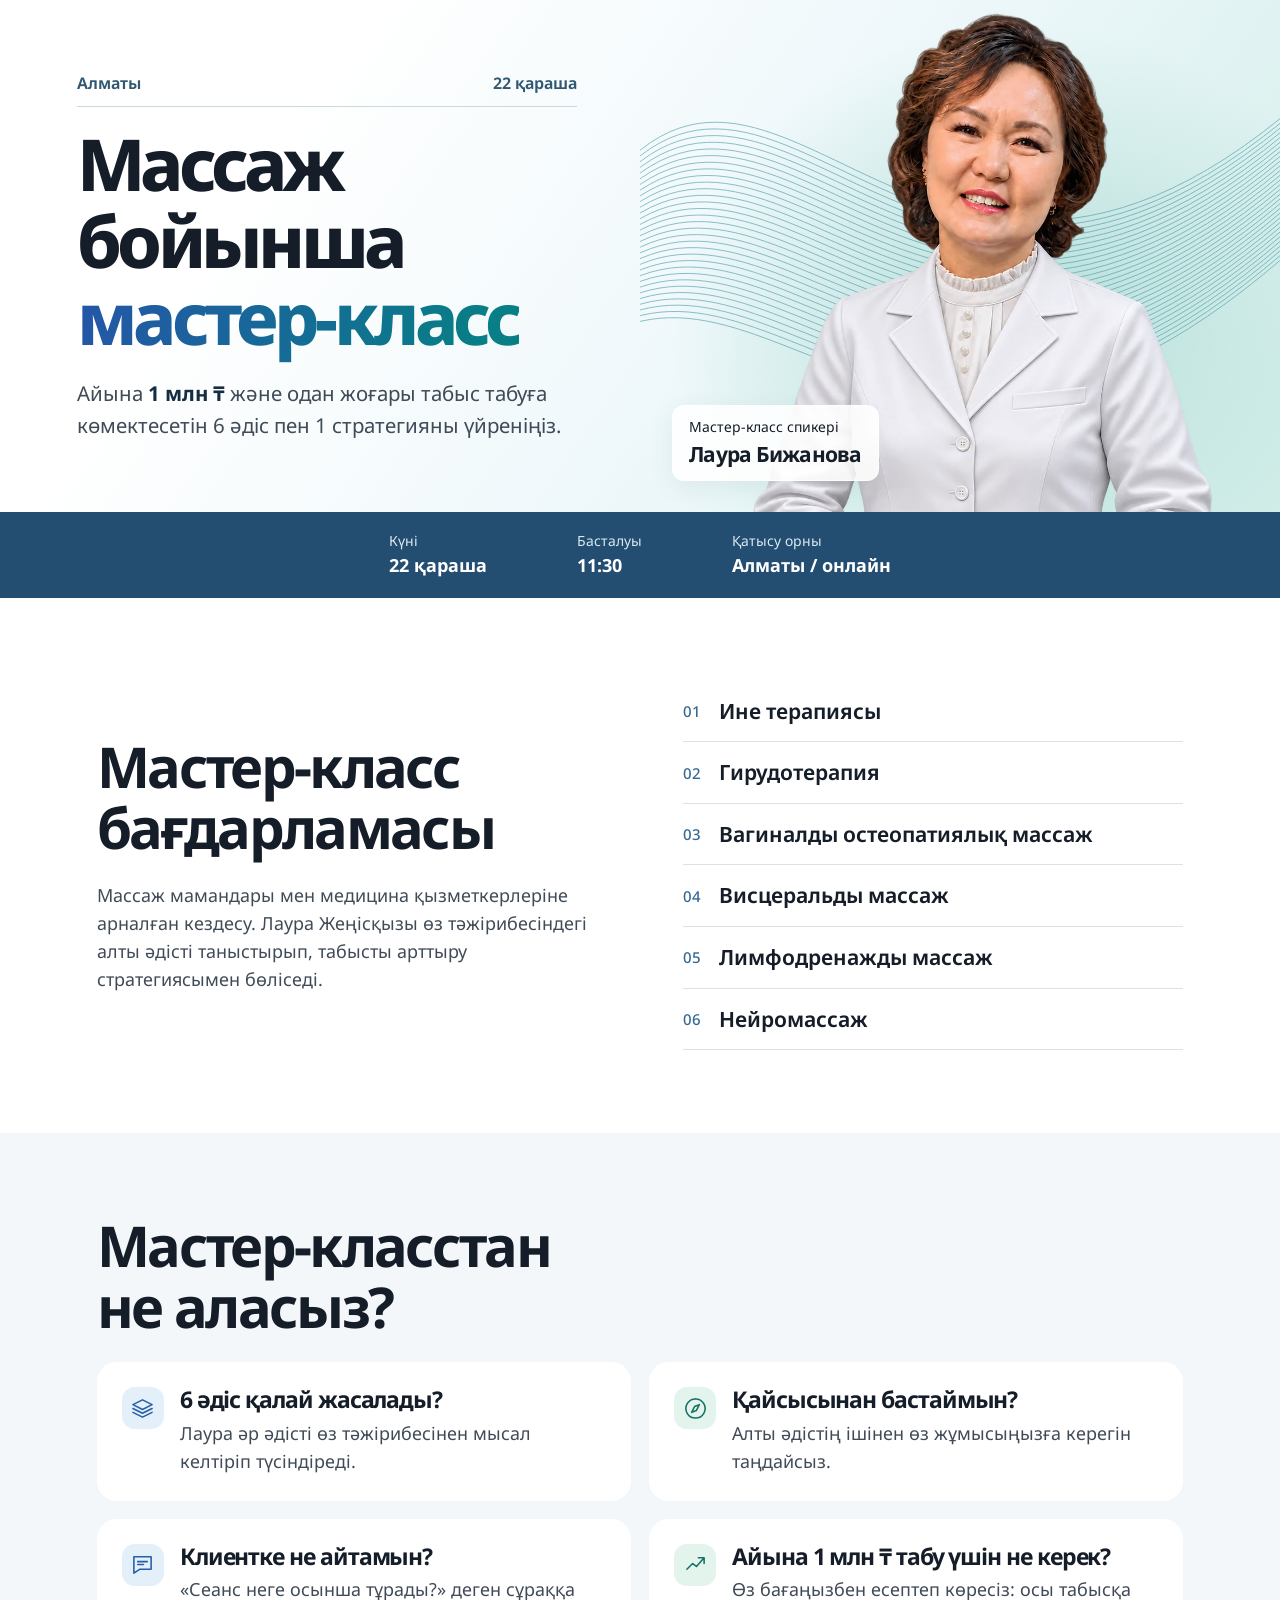
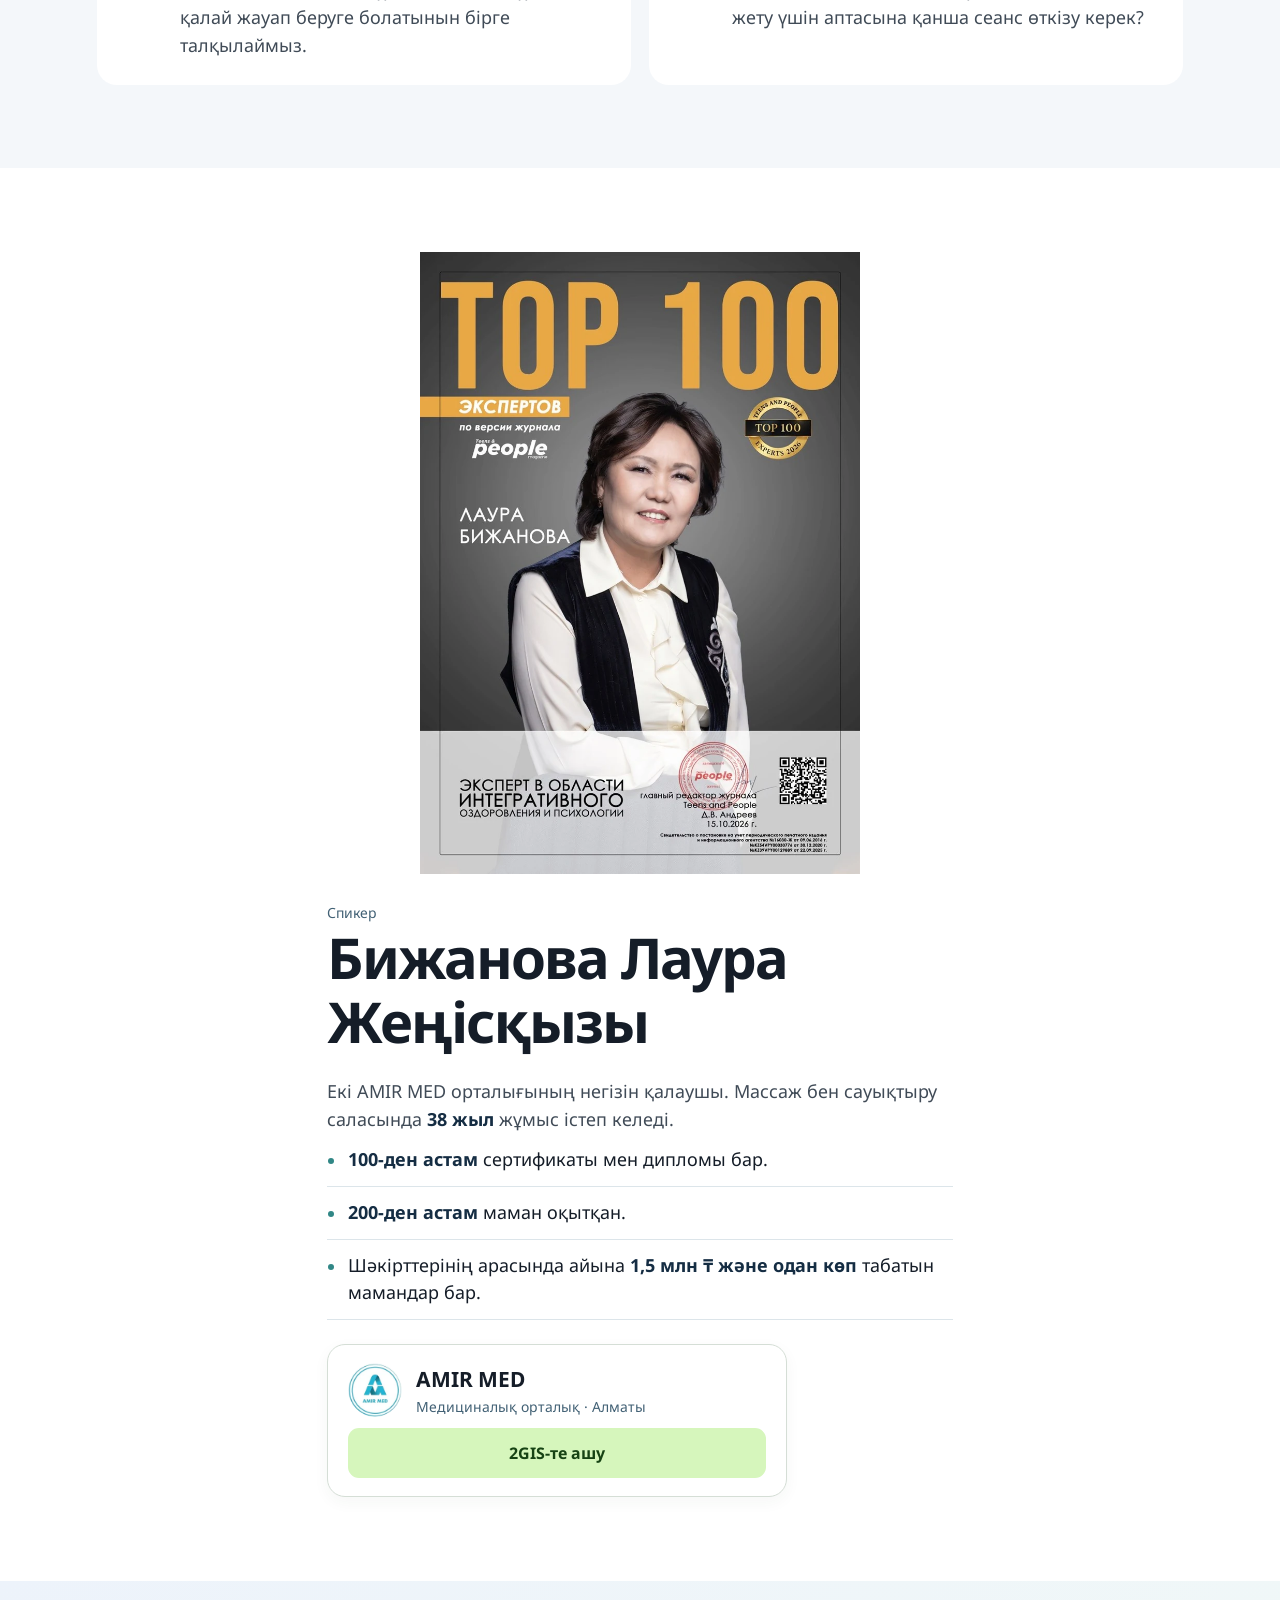
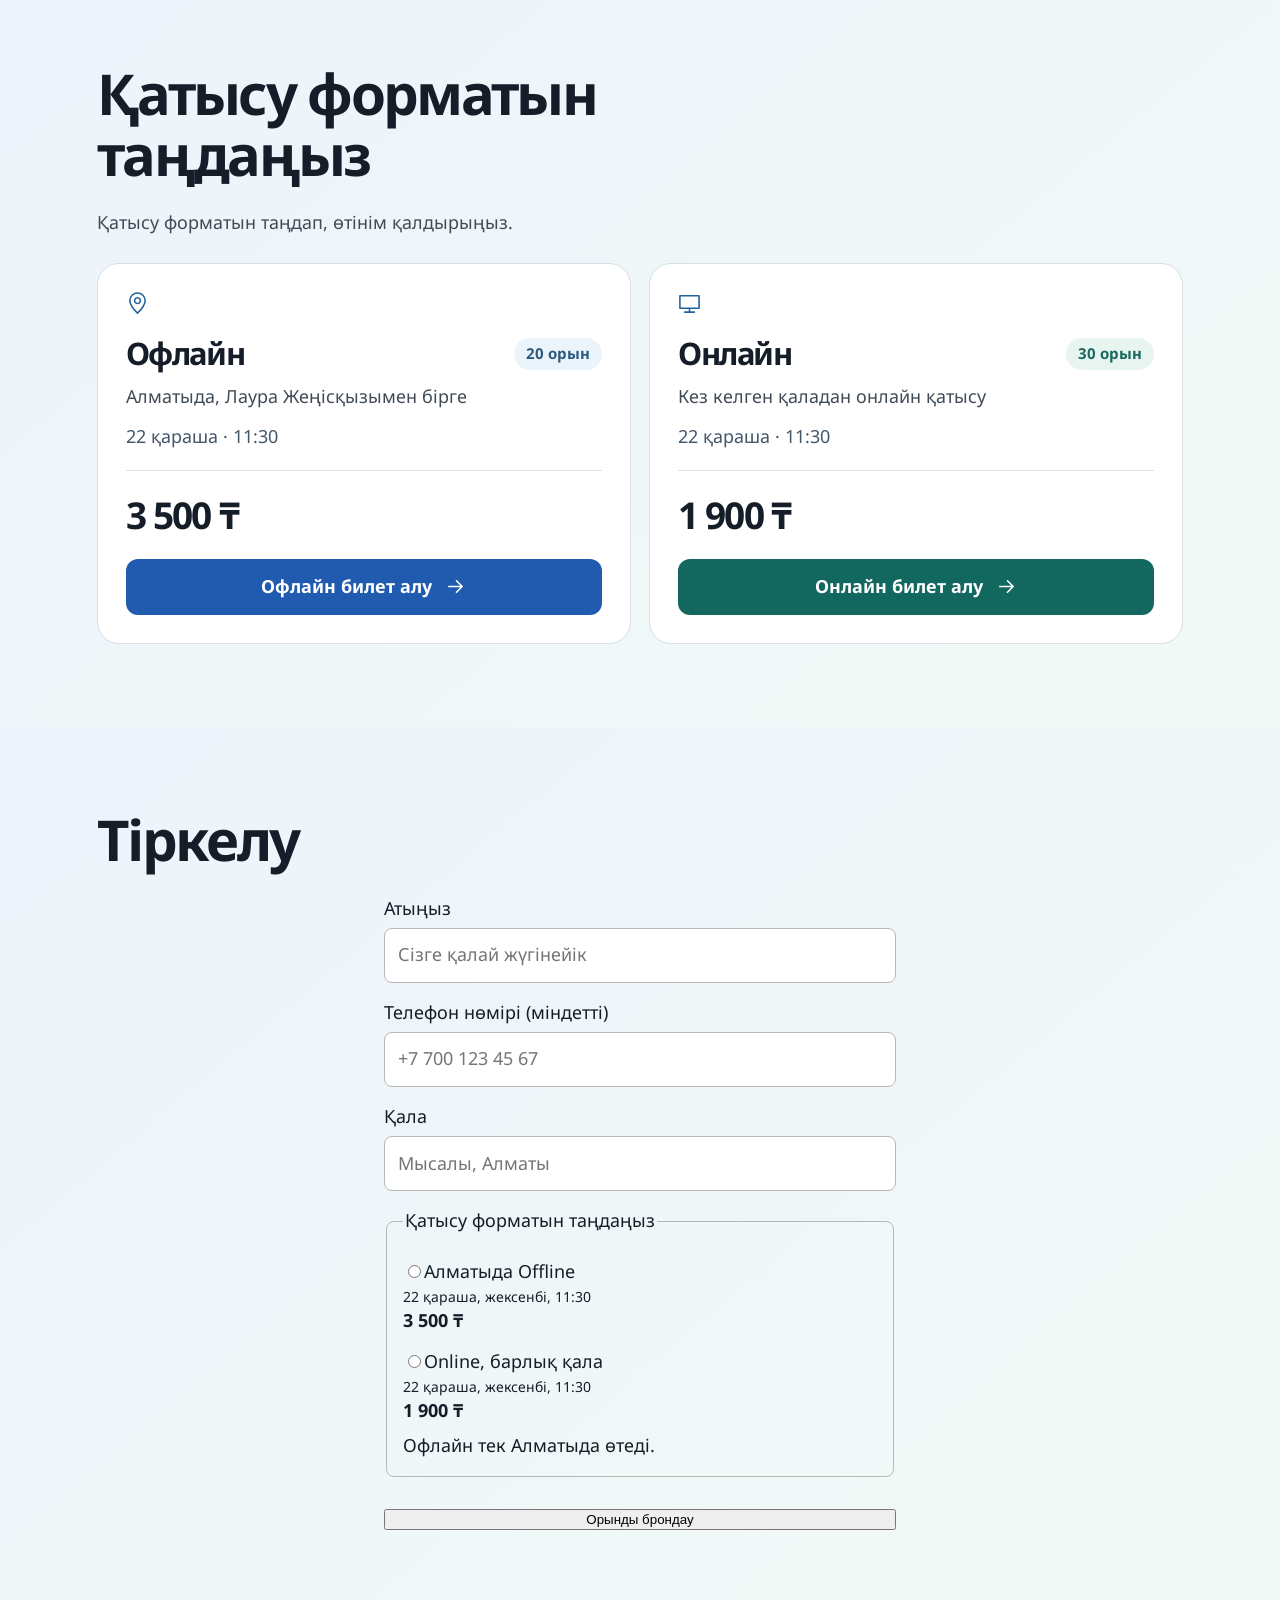
==== commit d7cf617e: "Publish updated Amir Med landing page" ====
--- a/kk.html
+++ b/kk.html
@@ -1,15 +1,141 @@
 <!doctype html>
-<html lang="kk"><head><meta charset="utf-8"><meta name="viewport" content="width=device-width,initial-scale=1"><title>Массаж бойынша мастер-класс · Лаура Бижанова</title><link rel="stylesheet" href="design.css"><script>
+<html lang="kk"><head><meta charset="utf-8"><meta name="viewport" content="width=device-width,initial-scale=1"><link rel="icon" href="data:,"><title>Массаж бойынша мастер-класс · Лаура Бижанова</title><style>@font-face{font-family:"Noto Sans";src:url([data-uri]);font-weight:100 900;font-display:swap}
+*{box-sizing:border-box}body{margin:0;color:#151d28;font:18px/1.55 "Noto Sans",Arial,sans-serif;background:white}h1,h2,h3,p,figure,dl,dd{margin:0}h1,h2,h3{line-height:1.08;letter-spacing:-.047em;text-wrap:balance}p{color:#404b57}small{font-size:14px}h2{font-size:clamp(35px,4.4vw,64px);margin-bottom:24px}h3{font-size:23px}.wrap{max-width:1240px;padding:clamp(44px,6.5vw,88px) 6%;margin:auto}.ico{width:23px;height:23px;fill:none;stroke:currentColor;stroke-width:1.65;stroke-linecap:round;stroke-linejoin:round}
+.hero{position:relative;isolation:isolate;display:grid;grid-template-columns:1fr 1fr;background:linear-gradient(125deg,#fff 22%,#eff8fb 55%,#cfede7);max-width:1600px;margin:auto}.hero-copy{align-self:center;padding:50px 0 50px max(6vw,24px);z-index:2}.hero h1{font-size:clamp(52px,5.6vw,88px);font-weight:780;letter-spacing:-.064em}.hero em{font-style:normal;background:linear-gradient(105deg,#2555a8,#087e86 90%);color:transparent;background-clip:text}.hero-copy p{margin-top:21px;max-width:500px;font-size:clamp(18px,1.6vw,23px)}strong{color:#152d43}
+.scene{position:relative;overflow:hidden;height:clamp(460px,40vw,630px);background:radial-gradient(ellipse at 60% 65%,#b6ded9,transparent 65%)}.silk{position:absolute;inset:0;width:100%;height:100%;fill:none;stroke:#4c9ba9;stroke-width:.8;opacity:.7}.scene>img{position:absolute;height:128%;right:-1%;top:2%}.caption{position:absolute;bottom:6%;left:5%;padding:10px 16px;border:1px solid #ffffffbf;background:#ffffffe0;border-radius:12px;box-shadow:0 6px 24px #38596816}.caption small,.caption b{display:block}.caption b{font-size:21px;letter-spacing:-.035em}
+.schedule{grid-column:1/-1;display:flex;justify-content:center;gap:7vw;padding:18px;background:#fafcfd;border-block:1px solid #dce5ea}.schedule div{display:grid;grid-template-columns:auto 1fr;gap:0 10px;align-items:center}.schedule .ico{grid-row:span 2;color:#315f8c}.schedule small{color:#56616c}.schedule strong{font-size:18px}
+.program,.bio{display:grid;grid-template-columns:1fr 1fr;gap:32px 8%;align-items:center}.program ol{list-style:none;counter-reset:m;margin:0;padding:0}.program li{display:flex;align-items:center;gap:18px;counter-increment:m;border-bottom:1px solid #d9e2e8;padding:14px 0;font-size:21px;font-weight:630}.program li:before{content:counter(m,decimal-leading-zero);color:#356994;font:500 15px "Noto Sans"}
+.benefits{background:#f4f7fa}.outcomes,.tickets{display:grid;grid-template-columns:1fr 1fr;gap:18px}.outcomes article{background:white;padding:25px;border-radius:20px;display:flex;gap:16px}.outcomes p{margin-top:8px}.symbol{flex:none;display:grid;place-items:center;width:42px;height:42px;border-radius:13px;background:#e3eff9;color:#265fa8}.outcomes article:nth-child(even) .symbol{color:#187267;background:#e3f4ed}
+.bio small{color:#426175}.bio dl{display:grid;grid-template-columns:1fr 1fr;gap:18px;margin-top:26px}.bio dl div{border-top:1px solid #cfdae0;padding-top:12px}.bio dt{font-size:clamp(30px,3vw,46px);line-height:1.18;font-weight:720;letter-spacing:-.055em;color:#254f72}.bio dd{font-size:16px;color:#455364}.bio figure{text-align:center;padding:26px;background:linear-gradient(145deg,#f6f8fa,#e2ecee);border-radius:22px}.bio figure img{width:min(90%,305px);box-shadow:0 12px 22px #34475926}.bio figcaption{font-size:15px;margin-top:12px}.map{display:flex;align-items:center;gap:12px;border:1px solid #d7e0e6;border-radius:14px;padding:12px 14px;max-width:380px;text-decoration:none;color:inherit}.map img{width:46px}.map small{display:block}.map strong{margin-left:auto;color:#267126}
+.sale{background:linear-gradient(140deg,#edf3fb,#f2faf6)}.tickets{margin-top:26px}.tickets article{padding:28px;border-radius:22px;background:#fff;border:1px solid #d4dfe8}.tickets article>.ico{color:#22629d;margin-bottom:14px}.tickets h3{font-size:31px}.tickets p{margin-top:12px}.ticket-time{margin:12px 0 20px;color:#44566a}.price{display:block;border-top:1px solid #d7e1e8;padding:15px 0;font-size:37px;letter-spacing:-.05em}.buy{display:flex;align-items:center;justify-content:center;gap:12px;background:#215bb0;color:white;border-radius:12px;padding:14px;text-decoration:none;font-weight:700}.tickets article+article .buy{background:#12675e}a:focus-visible{outline:3px solid #164e94;outline-offset:4px}
+@media(max-width:760px){.hero{display:block;background:linear-gradient(158deg,#fff 25%,#e9f4fc 58%,#d3eee4)}.hero-copy{padding:32px 22px 0}.hero h1{font-size:clamp(40px,10.7vw,68px)}.hero-copy p{margin-top:14px;line-height:1.48}.scene{height:clamp(318px,85vw,435px)}.scene>img{height:148%;top:3%;right:-15%}.caption{bottom:7%;left:18px;padding:9px 13px}.caption small{font-size:13px}.caption b{font-size:18px}.schedule{justify-content:space-between;gap:6px;padding:15px 19px}.schedule div{grid-template-columns:1fr;gap:2px}.schedule .ico{grid-row:auto;width:20px;height:20px;margin-bottom:3px}.schedule strong{font-size:clamp(14px,3.85vw,19px)}.schedule small{font-size:13px}.program,.bio,.outcomes,.tickets{grid-template-columns:1fr}.wrap{padding:45px 21px}.outcomes{gap:0;background:white;border-radius:19px;padding:0 19px}.outcomes article{display:block;padding:20px 0;border-radius:0;background:none}.outcomes article+article{border-top:1px solid #dce4ea}.symbol{float:left;width:34px;height:34px;margin-right:10px;border-radius:10px}.symbol .ico{width:20px;height:20px}.outcomes h3{font-size:20px;min-height:34px;display:flex;align-items:center}.outcomes p{clear:both;margin-top:10px;font-size:18px;line-height:1.55}.program li{font-size:19px}.bio figure img{max-width:230px}.tickets article{padding:23px}.map{width:100%}}
+
+.bio{align-items:start}.bio h2{letter-spacing:-.035em;line-height:1.14}.bio h3{margin:28px 0 10px}.achievements{padding:0;margin:0 0 20px;list-style:none}.achievements li{position:relative;padding:12px 0 12px 21px;border-bottom:1px solid #dce5ea;line-height:1.55}.achievements li:before{content:"";position:absolute;left:1px;top:24px;width:6px;height:6px;border-radius:50%;background:#318786}
+@media(min-width:761px){.bio>div{grid-row:1/3}.bio .map{grid-column:2}.bio{align-content:start;grid-template-rows:auto 1fr}}
+.dateline{display:flex;justify-content:space-between;align-items:center;border-bottom:1px solid #c9dade;padding-bottom:10px;margin:0 0 18px;max-width:500px;color:#305872;font-size:16px;font-weight:650}
+.schedule{background:#234e72;color:white;border:0}.schedule div{display:block}.schedule small,.schedule strong{display:block}.schedule small{color:#daeaf0}.schedule strong{color:white}
+.bio ul{margin-bottom:0}.bio figure{padding:16px}.bio figure img{max-height:245px;width:auto;max-width:100%}
+.map{display:grid;grid-template-columns:54px 1fr;gap:10px 14px;width:100%;max-width:440px;padding:18px 20px;border:1px solid #c4d6c6;border-radius:16px;background:linear-gradient(120deg,white 45%,#edf6df);box-shadow:0 5px 16px #2447340b}.map img{width:54px;border-radius:50%}.map b{font-size:21px}.map-action{grid-column:1/-1;border-top:1px solid #cfdcc9;padding-top:10px;color:#216137;font-size:16px;font-weight:700}.tickets h3{display:flex;align-items:center;justify-content:space-between}.seats{font-size:15px;line-height:1.3;letter-spacing:0;background:#ebf4fa;color:#2b597d;border-radius:30px;padding:6px 12px}.tickets article+article .seats{background:#e8f4ef;color:#17685f}
+@media(max-width:760px){.hero-copy{padding-top:18px}.schedule{padding:16px 18px}.bio{gap:18px}.bio .achievements{margin-top:8px}}
+
+.bio{display:flex;flex-direction:column;align-items:stretch;gap:24px;max-width:780px}
+.bio .speaker-photo{display:block;width:100%;max-width:440px;height:auto;align-self:center}
+.bio .map{background:white;max-width:460px;border:1px solid #d5ded6;border-radius:18px}
+.map-action{display:block;background:#d6f6bc;color:#174314;border:0;border-radius:11px;padding:13px;text-align:center;font-weight:700}
+.map:hover .map-action,.map:focus-visible .map-action{background:#c5eea3}
+@media(max-width:760px){.bio{gap:18px}.bio .speaker-photo{width:100%}}
+</style><script type="text/plain" id="font-license">Copyright 2022 The Noto Project Authors (https://github.com/notofonts/latin-greek-cyrillic)
+
+This Font Software is licensed under the SIL Open Font License, Version 1.1.
+This license is copied below, and is also available with a FAQ at:
+https://scripts.sil.org/OFL
+
+
+-----------------------------------------------------------
+SIL OPEN FONT LICENSE Version 1.1 - 26 February 2007
+-----------------------------------------------------------
+
+PREAMBLE
+The goals of the Open Font License (OFL) are to stimulate worldwide
+development of collaborative font projects, to support the font creation
+efforts of academic and linguistic communities, and to provide a free and
+open framework in which fonts may be shared and improved in partnership
+with others.
+
+The OFL allows the licensed fonts to be used, studied, modified and
+redistributed freely as long as they are not sold by themselves. The
+fonts, including any derivative works, can be bundled, embedded, 
+redistributed and/or sold with any software provided that any reserved
+names are not used by derivative works. The fonts and derivatives,
+however, cannot be released under any other type of license. The
+requirement for fonts to remain under this license does not apply
+to any document created using the fonts or their derivatives.
+
+DEFINITIONS
+"Font Software" refers to the set of files released by the Copyright
+Holder(s) under this license and clearly marked as such. This may
+include source files, build scripts and documentation.
+
+"Reserved Font Name" refers to any names specified as such after the
+copyright statement(s).
+
+"Original Version" refers to the collection of Font Software components as
+distributed by the Copyright Holder(s).
+
+"Modified Version" refers to any derivative made by adding to, deleting,
+or substituting -- in part or in whole -- any of the components of the
+Original Version, by changing formats or by porting the Font Software to a
+new environment.
+
+"Author" refers to any designer, engineer, programmer, technical
+writer or other person who contributed to the Font Software.
+
+PERMISSION & CONDITIONS
+Permission is hereby granted, free of charge, to any person obtaining
+a copy of the Font Software, to use, study, copy, merge, embed, modify,
+redistribute, and sell modified and unmodified copies of the Font
+Software, subject to the following conditions:
+
+1) Neither the Font Software nor any of its individual components,
+in Original or Modified Versions, may be sold by itself.
+
+2) Original or Modified Versions of the Font Software may be bundled,
+redistributed and/or sold with any software, provided that each copy
+contains the above copyright notice and this license. These can be
+included either as stand-alone text files, human-readable headers or
+in the appropriate machine-readable metadata fields within text or
+binary files as long as those fields can be easily viewed by the user.
+
+3) No Modified Version of the Font Software may use the Reserved Font
+Name(s) unless explicit written permission is granted by the corresponding
+Copyright Holder. This restriction only applies to the primary font name as
+presented to the users.
+
+4) The name(s) of the Copyright Holder(s) or the Author(s) of the Font
+Software shall not be used to promote, endorse or advertise any
+Modified Version, except to acknowledge the contribution(s) of the
+Copyright Holder(s) and the Author(s) or with their explicit written
+permission.
+
+5) The Font Software, modified or unmodified, in part or in whole,
+must be distributed entirely under this license, and must not be
+distributed under any other license. The requirement for fonts to
+remain under this license does not apply to any document created
+using the Font Software.
+
+TERMINATION
+This license becomes null and void if any of the above conditions are
+not met.
+
+DISCLAIMER
+THE FONT SOFTWARE IS PROVIDED "AS IS", WITHOUT WARRANTY OF ANY KIND,
+EXPRESS OR IMPLIED, INCLUDING BUT NOT LIMITED TO ANY WARRANTIES OF
+MERCHANTABILITY, FITNESS FOR A PARTICULAR PURPOSE AND NONINFRINGEMENT
+OF COPYRIGHT, PATENT, TRADEMARK, OR OTHER RIGHT. IN NO EVENT SHALL THE
+COPYRIGHT HOLDER BE LIABLE FOR ANY CLAIM, DAMAGES OR OTHER LIABILITY,
+INCLUDING ANY GENERAL, SPECIAL, INDIRECT, INCIDENTAL, OR CONSEQUENTIAL
+DAMAGES, WHETHER IN AN ACTION OF CONTRACT, TORT OR OTHERWISE, ARISING
+FROM, OUT OF THE USE OR INABILITY TO USE THE FONT SOFTWARE OR FROM
+OTHER DEALINGS IN THE FONT SOFTWARE.
+</script><style>#reg form{display:grid;gap:1rem;max-width:32rem;margin:1rem auto;text-align:left}
+#reg label{display:block}
+#reg input:not([type=radio]){display:block;width:100%;padding:.8rem;margin-top:.3rem;border:1px solid #b8b8b8;border-radius:.5rem;font:inherit}
+#reg fieldset{padding:1rem;border:1px solid #b8b8b8;border-radius:.5rem}
+#reg .opt{padding:.4rem 0}
+#reg .opt small,#reg .hint{display:block}
+#reg .err{font-weight:bold}
+#reg button{cursor:pointer}
+</style><script>
 !function(f,b,e,v,n,t,s){if(f.fbq)return;n=f.fbq=function(){n.callMethod?n.callMethod.apply(n,arguments):n.queue.push(arguments)};if(!f._fbq)f._fbq=n;n.push=n;n.loaded=!0;n.version='2.0';n.queue=[];t=b.createElement(e);t.async=!0;t.src=v;s=b.getElementsByTagName(e)[0];s.parentNode.insertBefore(t,s)}(window,document,'script','https://connect.facebook.net/en_US/fbevents.js');
 fbq('init','1264287725843772');fbq('track','PageView');
 </script></head><body><main>
 <section class="hero"><div class="hero-copy"><div class="dateline"><span>Алматы</span><time datetime="2026-11-22">22 қараша</time></div><h1>Массаж бойынша<br><em>мастер-класс</em></h1><p>Айына <strong>1 млн ₸</strong> және одан жоғары табыс табуға көмектесетін 6 әдіс пен 1 стратегияны үйреніңіз.</p></div>
-<div class="scene"><svg class="silk" aria-hidden="true" viewBox="0 0 600 440" preserveAspectRatio="none"><path d="M-80 230 C120 -130 250 445 680 34" /><path d="M-80 233 C120 -121 250 449 680 38" /><path d="M-80 236 C120 -112 250 453 680 42" /><path d="M-80 239 C120 -103 250 457 680 46" /><path d="M-80 242 C120 -94 250 461 680 50" /><path d="M-80 245 C120 -85 250 465 680 54" /><path d="M-80 248 C120 -76 250 469 680 58" /><path d="M-80 251 C120 -67 250 473 680 62" /><path d="M-80 254 C120 -58 250 477 680 66" /><path d="M-80 257 C120 -49 250 481 680 70" /><path d="M-80 260 C120 -40 250 485 680 74" /><path d="M-80 263 C120 -31 250 489 680 78" /><path d="M-80 266 C120 -22 250 493 680 82" /><path d="M-80 269 C120 -13 250 497 680 86" /><path d="M-80 272 C120 -4 250 501 680 90" /><path d="M-80 275 C120 5 250 505 680 94" /><path d="M-80 278 C120 14 250 509 680 98" /><path d="M-80 281 C120 23 250 513 680 102" /><path d="M-80 284 C120 32 250 517 680 106" /><path d="M-80 287 C120 41 250 521 680 110" /><path d="M-80 290 C120 50 250 525 680 114" /><path d="M-80 293 C120 59 250 529 680 118" /><path d="M-80 296 C120 68 250 533 680 122" /><path d="M-80 299 C120 77 250 537 680 126" /><path d="M-80 302 C120 86 250 541 680 130" /><path d="M-80 305 C120 95 250 545 680 134" /><path d="M-80 308 C120 104 250 549 680 138" /><path d="M-80 311 C120 113 250 553 680 142" /><path d="M-80 314 C120 122 250 557 680 146" /><path d="M-80 317 C120 131 250 561 680 150" /><path d="M-80 320 C120 140 250 565 680 154" /></svg><img src="design-laura.png" alt="Лаура Бижанова"><div class="caption"><small>Мастер-класс спикері</small><b>Лаура Бижанова</b></div></div>
+<div class="scene"><svg class="silk" aria-hidden="true" viewBox="0 0 600 440" preserveAspectRatio="none"><path d="M-80 230 C120 -130 250 445 680 34" /><path d="M-80 233 C120 -121 250 449 680 38" /><path d="M-80 236 C120 -112 250 453 680 42" /><path d="M-80 239 C120 -103 250 457 680 46" /><path d="M-80 242 C120 -94 250 461 680 50" /><path d="M-80 245 C120 -85 250 465 680 54" /><path d="M-80 248 C120 -76 250 469 680 58" /><path d="M-80 251 C120 -67 250 473 680 62" /><path d="M-80 254 C120 -58 250 477 680 66" /><path d="M-80 257 C120 -49 250 481 680 70" /><path d="M-80 260 C120 -40 250 485 680 74" /><path d="M-80 263 C120 -31 250 489 680 78" /><path d="M-80 266 C120 -22 250 493 680 82" /><path d="M-80 269 C120 -13 250 497 680 86" /><path d="M-80 272 C120 -4 250 501 680 90" /><path d="M-80 275 C120 5 250 505 680 94" /><path d="M-80 278 C120 14 250 509 680 98" /><path d="M-80 281 C120 23 250 513 680 102" /><path d="M-80 284 C120 32 250 517 680 106" /><path d="M-80 287 C120 41 250 521 680 110" /><path d="M-80 290 C120 50 250 525 680 114" /><path d="M-80 293 C120 59 250 529 680 118" /><path d="M-80 296 C120 68 250 533 680 122" /><path d="M-80 299 C120 77 250 537 680 126" /><path d="M-80 302 C120 86 250 541 680 130" /><path d="M-80 305 C120 95 250 545 680 134" /><path d="M-80 308 C120 104 250 549 680 138" /><path d="M-80 311 C120 113 250 553 680 142" /><path d="M-80 314 C120 122 250 557 680 146" /><path d="M-80 317 C120 131 250 561 680 150" /><path d="M-80 320 C120 140 250 565 680 154" /></svg><img fetchpriority="high" src="[data-uri]" alt="Лаура Бижанова"><div class="caption"><small>Мастер-класс спикері</small><b>Лаура Бижанова</b></div></div>
 <div class="schedule"><div><small>Күні</small><strong>22 қараша</strong></div><div><small>Басталуы</small><strong>11:30</strong></div><div><small>Қатысу орны</small><strong>Алматы / онлайн</strong></div></div></section>
 <section class="wrap program"><div><h2>Мастер-класс<br>бағдарламасы</h2><p>Массаж мамандары мен медицина қызметкерлеріне арналған кездесу. Лаура Жеңісқызы өз тәжірибесіндегі алты әдісті таныстырып, табысты арттыру стратегиясымен бөліседі.</p></div><ol><li>Ине терапиясы</li><li>Гирудотерапия</li><li>Вагиналды остеопатиялық массаж</li><li>Висцеральды массаж</li><li>Лимфодренажды массаж</li><li>Нейромассаж</li></ol></section>
 <section class="benefits" id="results"><div class="wrap"><h2>Мастер-класстан<br>не аласыз?</h2><div class="outcomes"><article><div class="symbol"><svg aria-hidden="true" class="ico" viewBox="0 0 24 24"><path d="m2 8 10-5 10 5-10 5z M2 12l10 5 10-5 M2 16l10 5 10-5"/></svg></div><div><h3>6 әдіс қалай жасалады?</h3><p>Лаура әр әдісті өз тәжірибесінен мысал келтіріп түсіндіреді.</p></div></article><article><div class="symbol"><svg aria-hidden="true" class="ico" viewBox="0 0 24 24"><path d="M12 2a10 10 0 1 0 .01 0 M16 8l-3 6-5 2 3-6z"/></svg></div><div><h3>Қайсысынан бастаймын?</h3><p>Алты әдістің ішінен өз жұмысыңызға керегін таңдайсыз.</p></div></article><article><div class="symbol"><svg aria-hidden="true" class="ico" viewBox="0 0 24 24"><path d="M3 4h18v13H9l-6 4z M7 9h10 M7 12h6"/></svg></div><div><h3>Клиентке не айтамын?</h3><p>«Сеанс неге осынша тұрады?» деген сұраққа қалай жауап беруге болатынын бірге талқылаймыз.</p></div></article><article><div class="symbol"><svg aria-hidden="true" class="ico" viewBox="0 0 24 24"><path d="m3 17 6-6 4 3 8-9 M15 5h6v6"/></svg></div><div><h3>Айына 1 млн ₸ табу үшін не керек?</h3><p>Өз бағаңызбен есептеп көресіз: осы табысқа жету үшін аптасына қанша сеанс өткізу керек?</p></div></article></div></div></section>
-<section class="wrap bio" id="speaker"><div><small>Спикер</small>
-<h2>Бижанова Лаура Жеңісқызы</h2><p>Екі AMIR MED орталығының негізін қалаушы. Массаж бен сауықтыру саласында <strong>38 жыл</strong> жұмыс істеп келеді.</p><ul class="achievements"><li><strong>100-ден астам</strong> сертификаты мен дипломы бар.</li><li><strong>200-ден астам</strong> маман оқытқан.</li><li>Шәкірттерінің арасында айына <strong>1,5 млн ₸ және одан көп</strong> табатын мамандар бар.</li></ul></div><figure><img src="design-magazine.jpg" loading="lazy" alt="Лаура Бижанова Teens & People журналының TOP 100 сарапшылар тізімінде"><figcaption>Teens & People · TOP 100 · 2026</figcaption></figure><a class="map" href="https://2gis.kz/almaty/search/АмирМед"><img src="design-amir.jpg" alt=""><span><b>AMIR MED</b><small>Медициналық орталық · Алматы</small></span><span class="map-action">2GIS-тен көру ↗</span></a></section>
+<section class="wrap bio" id="speaker"><img class="speaker-photo" width="850" height="1202" src="[data-uri]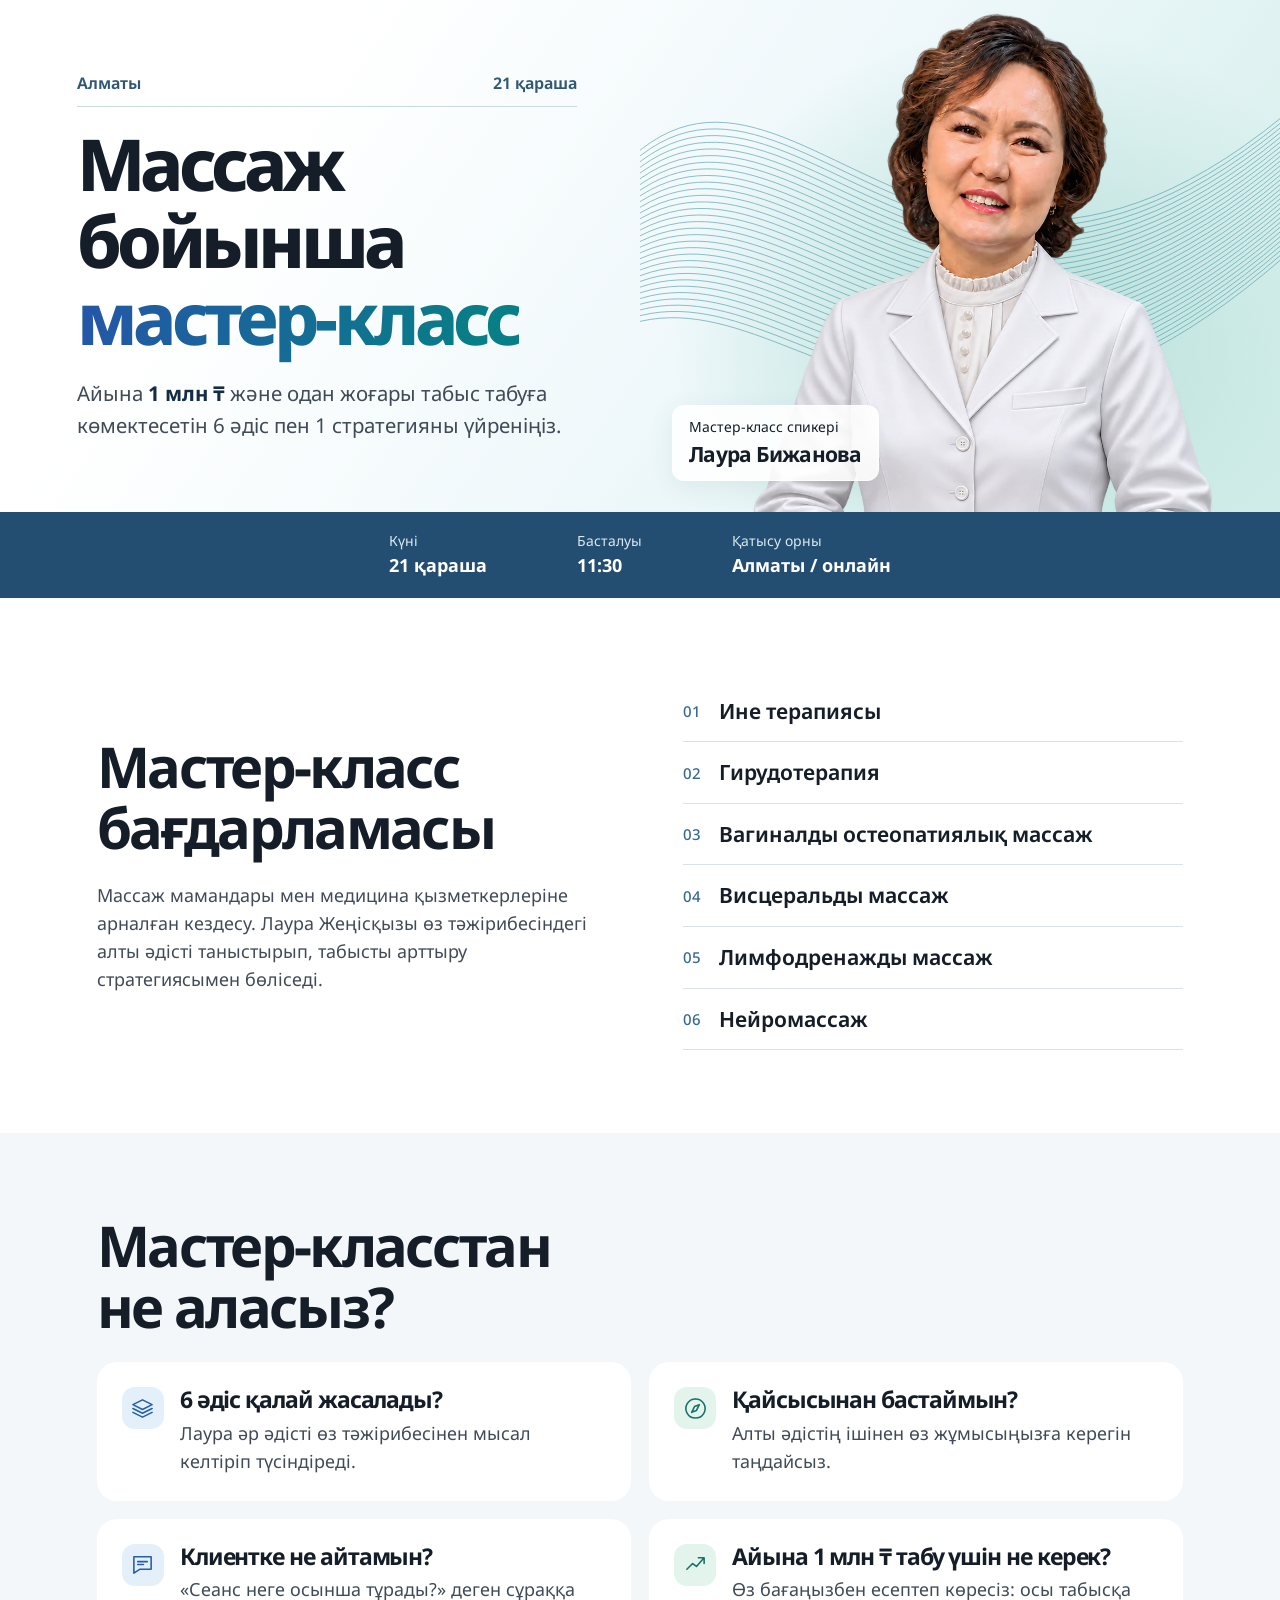
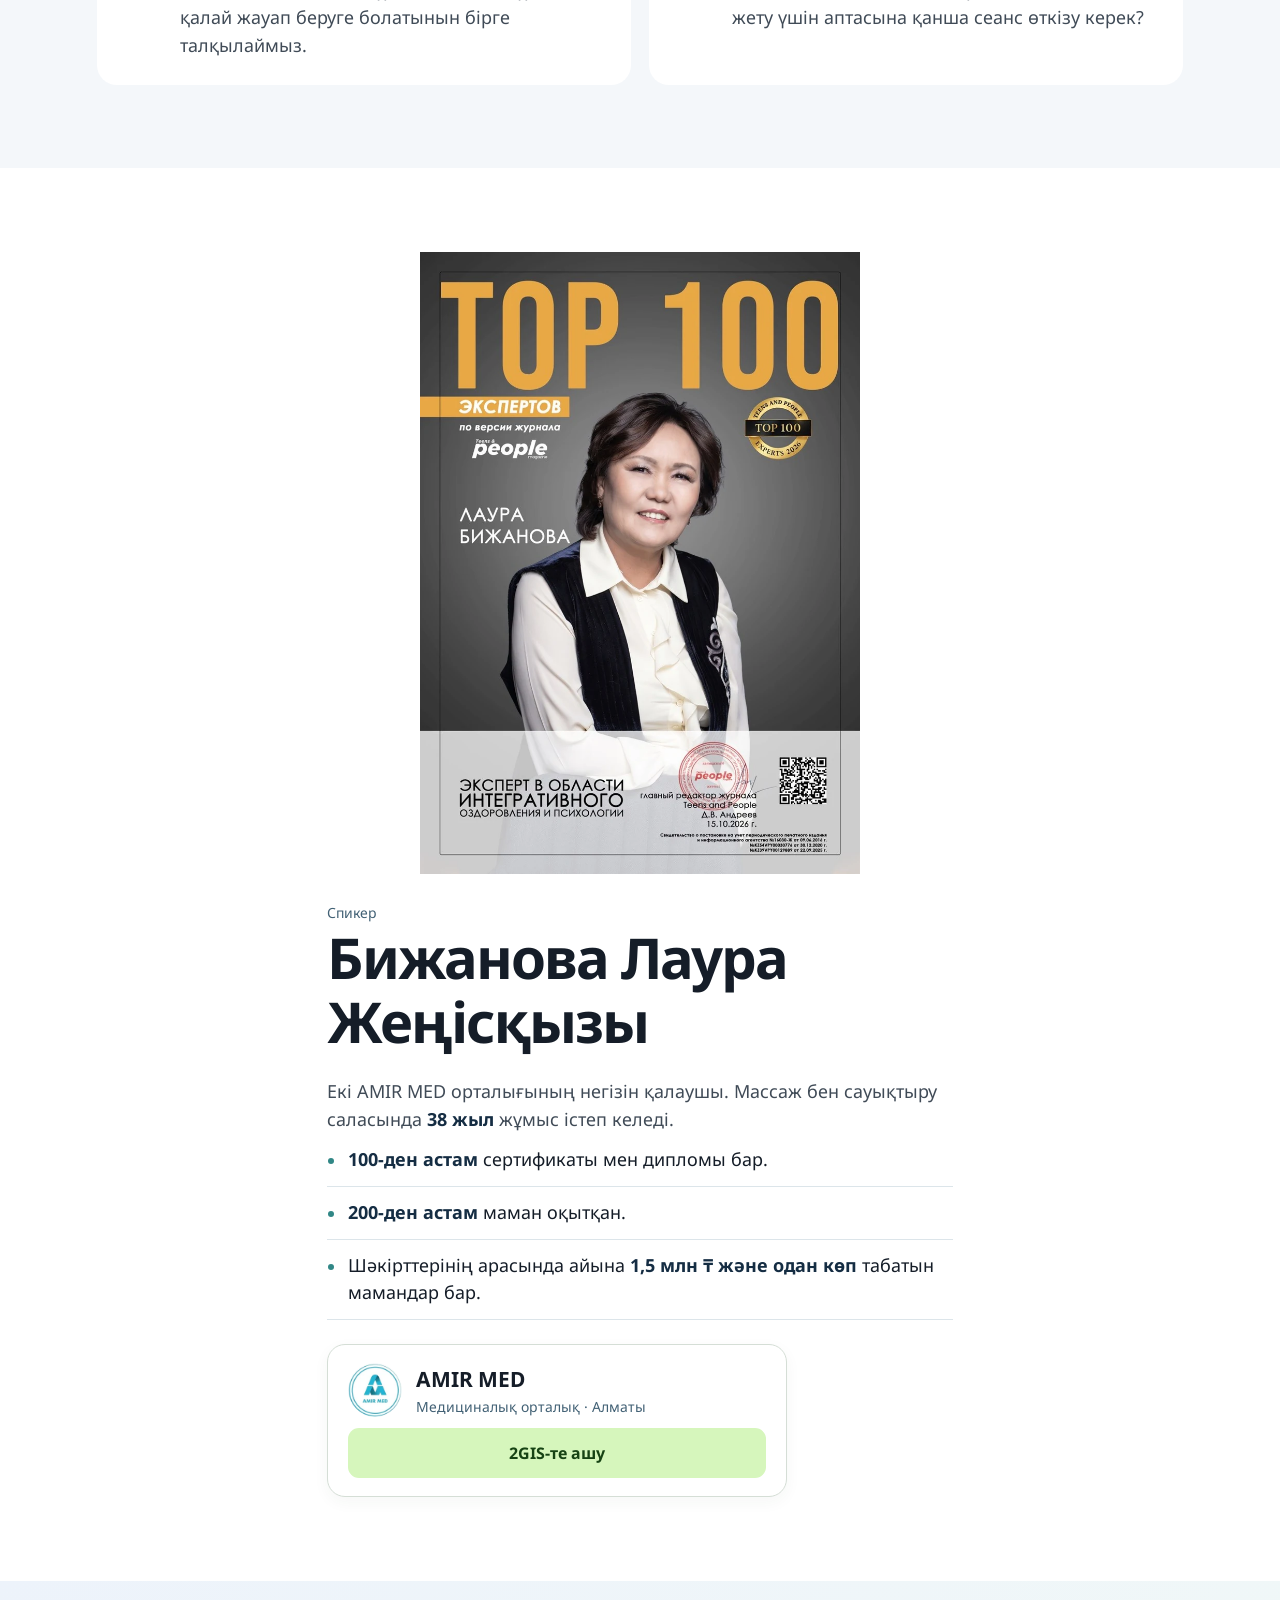
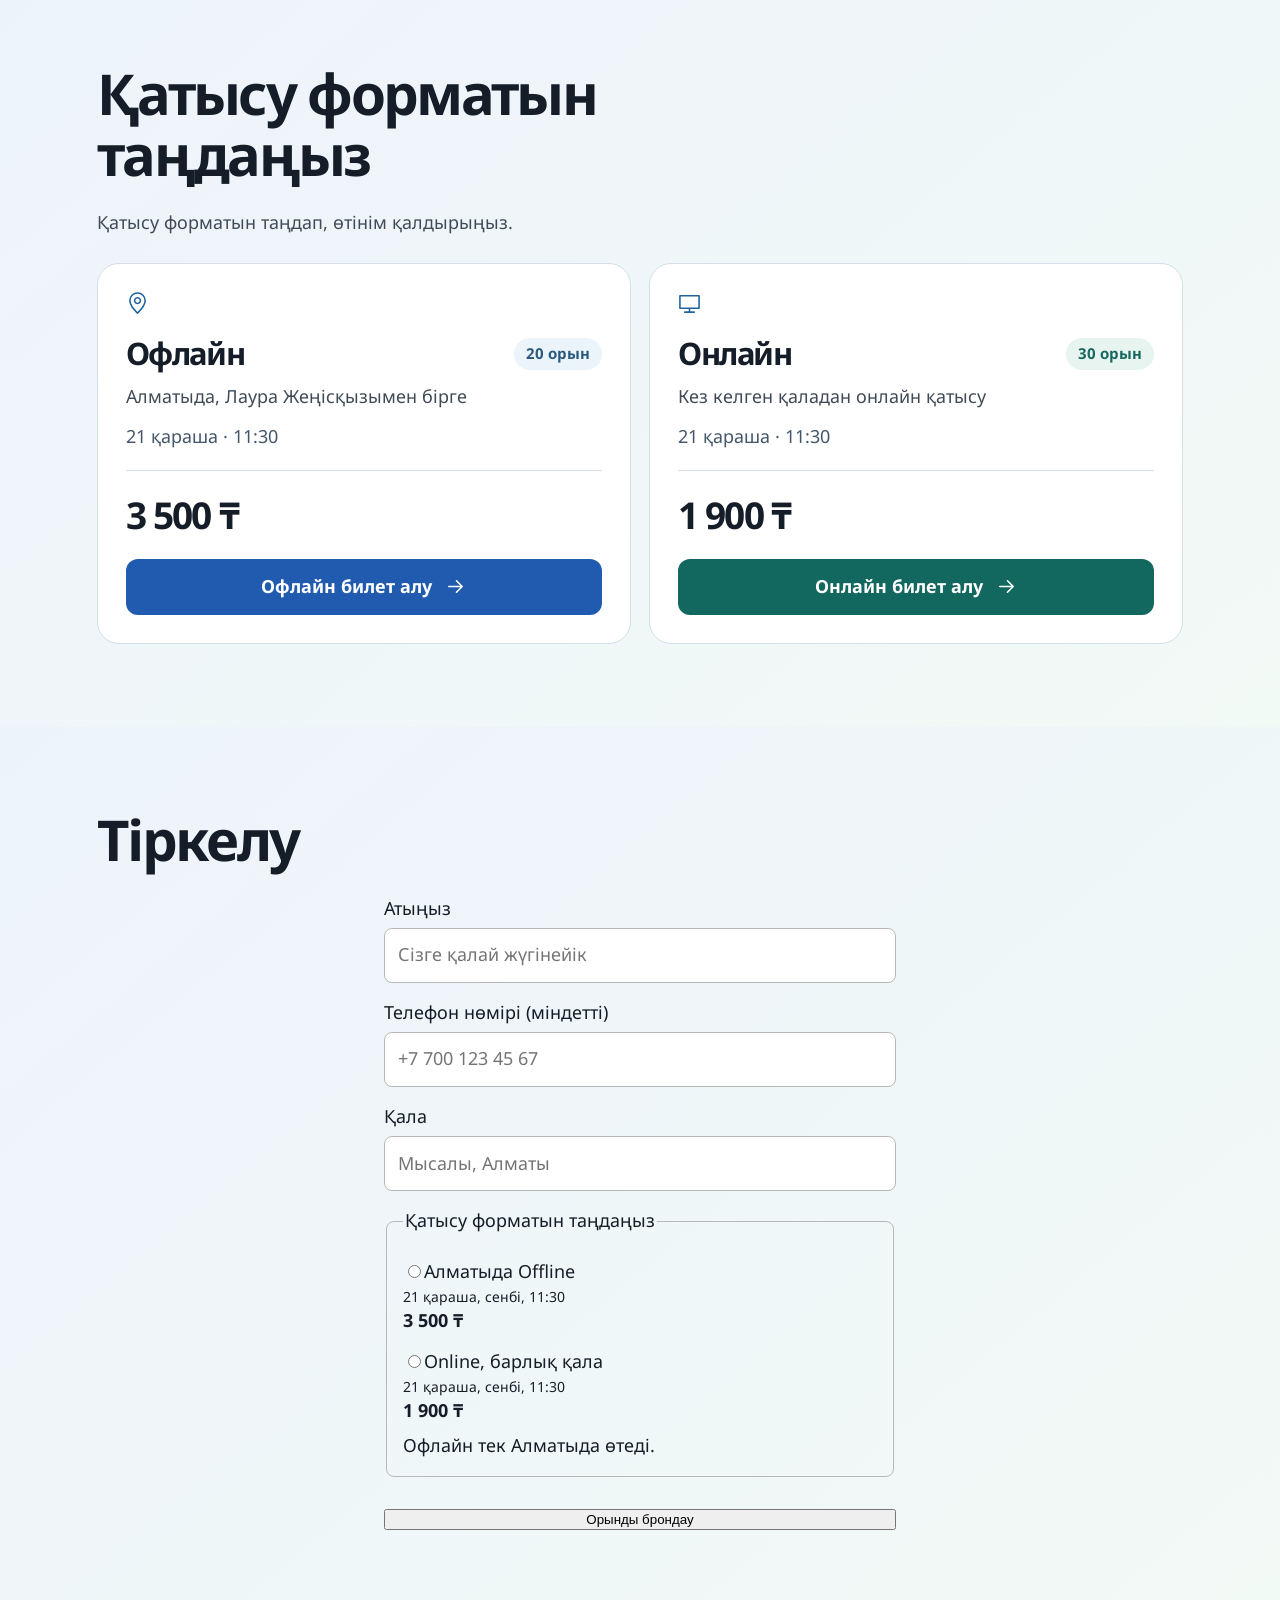
==== commit 56d2e21c: "Correct masterclass date to November 21" ====
--- a/kk.html
+++ b/kk.html
@@ -129,21 +129,21 @@
 !function(f,b,e,v,n,t,s){if(f.fbq)return;n=f.fbq=function(){n.callMethod?n.callMethod.apply(n,arguments):n.queue.push(arguments)};if(!f._fbq)f._fbq=n;n.push=n;n.loaded=!0;n.version='2.0';n.queue=[];t=b.createElement(e);t.async=!0;t.src=v;s=b.getElementsByTagName(e)[0];s.parentNode.insertBefore(t,s)}(window,document,'script','https://connect.facebook.net/en_US/fbevents.js');
 fbq('init','1264287725843772');fbq('track','PageView');
 </script></head><body><main>
-<section class="hero"><div class="hero-copy"><div class="dateline"><span>Алматы</span><time datetime="2026-11-22">22 қараша</time></div><h1>Массаж бойынша<br><em>мастер-класс</em></h1><p>Айына <strong>1 млн ₸</strong> және одан жоғары табыс табуға көмектесетін 6 әдіс пен 1 стратегияны үйреніңіз.</p></div>
+<section class="hero"><div class="hero-copy"><div class="dateline"><span>Алматы</span><time datetime="2026-11-21">21 қараша</time></div><h1>Массаж бойынша<br><em>мастер-класс</em></h1><p>Айына <strong>1 млн ₸</strong> және одан жоғары табыс табуға көмектесетін 6 әдіс пен 1 стратегияны үйреніңіз.</p></div>
 <div class="scene"><svg class="silk" aria-hidden="true" viewBox="0 0 600 440" preserveAspectRatio="none"><path d="M-80 230 C120 -130 250 445 680 34" /><path d="M-80 233 C120 -121 250 449 680 38" /><path d="M-80 236 C120 -112 250 453 680 42" /><path d="M-80 239 C120 -103 250 457 680 46" /><path d="M-80 242 C120 -94 250 461 680 50" /><path d="M-80 245 C120 -85 250 465 680 54" /><path d="M-80 248 C120 -76 250 469 680 58" /><path d="M-80 251 C120 -67 250 473 680 62" /><path d="M-80 254 C120 -58 250 477 680 66" /><path d="M-80 257 C120 -49 250 481 680 70" /><path d="M-80 260 C120 -40 250 485 680 74" /><path d="M-80 263 C120 -31 250 489 680 78" /><path d="M-80 266 C120 -22 250 493 680 82" /><path d="M-80 269 C120 -13 250 497 680 86" /><path d="M-80 272 C120 -4 250 501 680 90" /><path d="M-80 275 C120 5 250 505 680 94" /><path d="M-80 278 C120 14 250 509 680 98" /><path d="M-80 281 C120 23 250 513 680 102" /><path d="M-80 284 C120 32 250 517 680 106" /><path d="M-80 287 C120 41 250 521 680 110" /><path d="M-80 290 C120 50 250 525 680 114" /><path d="M-80 293 C120 59 250 529 680 118" /><path d="M-80 296 C120 68 250 533 680 122" /><path d="M-80 299 C120 77 250 537 680 126" /><path d="M-80 302 C120 86 250 541 680 130" /><path d="M-80 305 C120 95 250 545 680 134" /><path d="M-80 308 C120 104 250 549 680 138" /><path d="M-80 311 C120 113 250 553 680 142" /><path d="M-80 314 C120 122 250 557 680 146" /><path d="M-80 317 C120 131 250 561 680 150" /><path d="M-80 320 C120 140 250 565 680 154" /></svg><img fetchpriority="high" src="[data-uri]" alt="Лаура Бижанова"><div class="caption"><small>Мастер-класс спикері</small><b>Лаура Бижанова</b></div></div>
-<div class="schedule"><div><small>Күні</small><strong>22 қараша</strong></div><div><small>Басталуы</small><strong>11:30</strong></div><div><small>Қатысу орны</small><strong>Алматы / онлайн</strong></div></div></section>
+<div class="schedule"><div><small>Күні</small><strong>21 қараша</strong></div><div><small>Басталуы</small><strong>11:30</strong></div><div><small>Қатысу орны</small><strong>Алматы / онлайн</strong></div></div></section>
 <section class="wrap program"><div><h2>Мастер-класс<br>бағдарламасы</h2><p>Массаж мамандары мен медицина қызметкерлеріне арналған кездесу. Лаура Жеңісқызы өз тәжірибесіндегі алты әдісті таныстырып, табысты арттыру стратегиясымен бөліседі.</p></div><ol><li>Ине терапиясы</li><li>Гирудотерапия</li><li>Вагиналды остеопатиялық массаж</li><li>Висцеральды массаж</li><li>Лимфодренажды массаж</li><li>Нейромассаж</li></ol></section>
 <section class="benefits" id="results"><div class="wrap"><h2>Мастер-класстан<br>не аласыз?</h2><div class="outcomes"><article><div class="symbol"><svg aria-hidden="true" class="ico" viewBox="0 0 24 24"><path d="m2 8 10-5 10 5-10 5z M2 12l10 5 10-5 M2 16l10 5 10-5"/></svg></div><div><h3>6 әдіс қалай жасалады?</h3><p>Лаура әр әдісті өз тәжірибесінен мысал келтіріп түсіндіреді.</p></div></article><article><div class="symbol"><svg aria-hidden="true" class="ico" viewBox="0 0 24 24"><path d="M12 2a10 10 0 1 0 .01 0 M16 8l-3 6-5 2 3-6z"/></svg></div><div><h3>Қайсысынан бастаймын?</h3><p>Алты әдістің ішінен өз жұмысыңызға керегін таңдайсыз.</p></div></article><article><div class="symbol"><svg aria-hidden="true" class="ico" viewBox="0 0 24 24"><path d="M3 4h18v13H9l-6 4z M7 9h10 M7 12h6"/></svg></div><div><h3>Клиентке не айтамын?</h3><p>«Сеанс неге осынша тұрады?» деген сұраққа қалай жауап беруге болатынын бірге талқылаймыз.</p></div></article><article><div class="symbol"><svg aria-hidden="true" class="ico" viewBox="0 0 24 24"><path d="m3 17 6-6 4 3 8-9 M15 5h6v6"/></svg></div><div><h3>Айына 1 млн ₸ табу үшін не керек?</h3><p>Өз бағаңызбен есептеп көресіз: осы табысқа жету үшін аптасына қанша сеанс өткізу керек?</p></div></article></div></div></section>
 <section class="wrap bio" id="speaker"><img class="speaker-photo" width="850" height="1202" src="[data-uri]" decoding="sync" alt="Лаура Бижанова, Teens &amp; People TOP 100"><div><small>Спикер</small>
 <h2>Бижанова Лаура Жеңісқызы</h2><p>Екі AMIR MED орталығының негізін қалаушы. Массаж бен сауықтыру саласында <strong>38 жыл</strong> жұмыс істеп келеді.</p><ul class="achievements"><li><strong>100-ден астам</strong> сертификаты мен дипломы бар.</li><li><strong>200-ден астам</strong> маман оқытқан.</li><li>Шәкірттерінің арасында айына <strong>1,5 млн ₸ және одан көп</strong> табатын мамандар бар.</li></ul></div><a class="map" href="https://2gis.kz/almaty/search/АмирМед"><img src="[data-uri]" alt=""><span><b>AMIR MED</b><small>Медициналық орталық · Алматы</small></span><span class="map-action">2GIS-те ашу</span></a></section>
-<section class="sale"><div class="wrap"><h2>Қатысу форматын<br>таңдаңыз</h2><p>Қатысу форматын таңдап, өтінім қалдырыңыз.</p><div class="tickets"><article><svg aria-hidden="true" class="ico" viewBox="0 0 24 24"><path d="M12 22s8-8 8-13a8 8 0 1 0-16 0c0 5 8 13 8 13z M12 6a3 3 0 1 0 .01 0"/></svg><h3>Офлайн <span class="seats">20 орын</span></h3><p>Алматыда, Лаура Жеңісқызымен бірге</p><div class="ticket-time">22 қараша · 11:30</div><b class="price">3 500 ₸</b><a class="buy" href="#reg" data-format="off">Офлайн билет алу <svg aria-hidden="true" class="ico" viewBox="0 0 24 24"><path d="M5 12h14 M13 6l6 6-6 6"/></svg></a></article><article><svg aria-hidden="true" class="ico" viewBox="0 0 24 24"><path d="M2 4h20v13H2z M12 17v4 M7 21h10"/></svg><h3>Онлайн <span class="seats">30 орын</span></h3><p>Кез келген қаладан онлайн қатысу</p><div class="ticket-time">22 қараша · 11:30</div><b class="price">1 900 ₸</b><a class="buy" href="#reg" data-format="on">Онлайн билет алу <svg aria-hidden="true" class="ico" viewBox="0 0 24 24"><path d="M5 12h14 M13 6l6 6-6 6"/></svg></a></article></div></div></section><section class="sale" id="reg"><div class="wrap"><h2>Тіркелу</h2><form id="f" novalidate>
+<section class="sale"><div class="wrap"><h2>Қатысу форматын<br>таңдаңыз</h2><p>Қатысу форматын таңдап, өтінім қалдырыңыз.</p><div class="tickets"><article><svg aria-hidden="true" class="ico" viewBox="0 0 24 24"><path d="M12 22s8-8 8-13a8 8 0 1 0-16 0c0 5 8 13 8 13z M12 6a3 3 0 1 0 .01 0"/></svg><h3>Офлайн <span class="seats">20 орын</span></h3><p>Алматыда, Лаура Жеңісқызымен бірге</p><div class="ticket-time">21 қараша · 11:30</div><b class="price">3 500 ₸</b><a class="buy" href="#reg" data-format="off">Офлайн билет алу <svg aria-hidden="true" class="ico" viewBox="0 0 24 24"><path d="M5 12h14 M13 6l6 6-6 6"/></svg></a></article><article><svg aria-hidden="true" class="ico" viewBox="0 0 24 24"><path d="M2 4h20v13H2z M12 17v4 M7 21h10"/></svg><h3>Онлайн <span class="seats">30 орын</span></h3><p>Кез келген қаладан онлайн қатысу</p><div class="ticket-time">21 қараша · 11:30</div><b class="price">1 900 ₸</b><a class="buy" href="#reg" data-format="on">Онлайн билет алу <svg aria-hidden="true" class="ico" viewBox="0 0 24 24"><path d="M5 12h14 M13 6l6 6-6 6"/></svg></a></article></div></div></section><section class="sale" id="reg"><div class="wrap"><h2>Тіркелу</h2><form id="f" novalidate>
       <label>Атыңыз<input type="text" id="name" autocomplete="given-name" placeholder="Сізге қалай жүгінейік"></label>
       <label>Телефон нөмірі (міндетті)<input type="tel" id="phone" name="phone" autocomplete="tel" placeholder="+7 700 123 45 67" maxlength="32" required></label>
       <label>Қала<input type="text" id="city" autocomplete="address-level2" placeholder="Мысалы, Алматы"></label>
       <fieldset id="fs">
         <legend>Қатысу форматын таңдаңыз</legend>
-        <label class="opt" id="o-off"><input type="radio" name="fmt" value="off"><span>Алматыда Offline<small>22 қараша, жексенбі, 11:30</small></span><b>3&nbsp;500&nbsp;₸</b></label>
-        <label class="opt" id="o-on"><input type="radio" name="fmt" value="on"><span>Online, барлық қала<small>22 қараша, жексенбі, 11:30</small></span><b>1&nbsp;900&nbsp;₸</b></label>
+        <label class="opt" id="o-off"><input type="radio" name="fmt" value="off"><span>Алматыда Offline<small>21 қараша, сенбі, 11:30</small></span><b>3&nbsp;500&nbsp;₸</b></label>
+        <label class="opt" id="o-on"><input type="radio" name="fmt" value="on"><span>Online, барлық қала<small>21 қараша, сенбі, 11:30</small></span><b>1&nbsp;900&nbsp;₸</b></label>
         <span class="hint">Офлайн тек Алматыда өтеді.</span>
       </fieldset>
       <div class="err" id="err" role="alert"></div>
@@ -184,7 +184,7 @@
     if(!off.checked&&!on.checked){fs.classList.add("bad");err.textContent="Қатысу форматын таңдаңыз, онсыз тіркелу мүмкін емес.";return}
     if(off.checked&&!isAlmaty(c)){err.textContent="Офлайн тек Алматыда. Онлайнды таңдаңыз.";return}
     var q=new URLSearchParams(location.search),src=[q.get("utm_source"),q.get("utm_campaign"),q.get("utm_content")].filter(Boolean).join(" / ")||"тікелей кіру";
-    var fmt=on.checked?"Online, 22 қараша (жексенбі), 11:30":"Offline, 22 қараша (жексенбі), 11:30, Алматы",price=on.checked?"1 900 ₸":"3 500 ₸";
+    var fmt=on.checked?"Online, 21 қараша (сенбі), 11:30":"Offline, 21 қараша (сенбі), 11:30, Алматы",price=on.checked?"1 900 ₸":"3 500 ₸";
     var msg="Сәлеметсіз бе! «Айына 1 000 000 тг: Массажисттің 6 әдісі мен 1 стратегиясы» мастер-класына тіркелгім келеді.\n\nФормат: "+fmt+"\nБағасы: "+price+"\nАты: "+n+"\nҚала: "+c+"\nДереккөз: "+src+"\n\nТөлем сілтемесін жібере аласыз ба?";
     var button=f.querySelector("button[type=submit]");
     if(button.disabled)return;
@@ -194,7 +194,7 @@
     var timeout=setTimeout(function(){controller.abort()},15000);
     fetch("https://laura-telegram-leads.bekassbi.workers.dev/leads",{
       method:"POST",headers:{"Content-Type":"application/json"},
-      body:JSON.stringify({name:n,city:c,phone:rawPhone,format:on.checked?"on":"off",source:"Телефон: "+rawPhone+" | Нақты күні: 22 қараша, 11:30 | "+src}),signal:controller.signal
+      body:JSON.stringify({name:n,city:c,phone:rawPhone,format:on.checked?"on":"off",source:"Телефон: "+rawPhone+" | Нақты күні: 21 қараша, 11:30 | "+src}),signal:controller.signal
     }).then(function(response){
       return response.json().then(function(data){
         if(!response.ok || !data.ok)throw new Error("delivery");
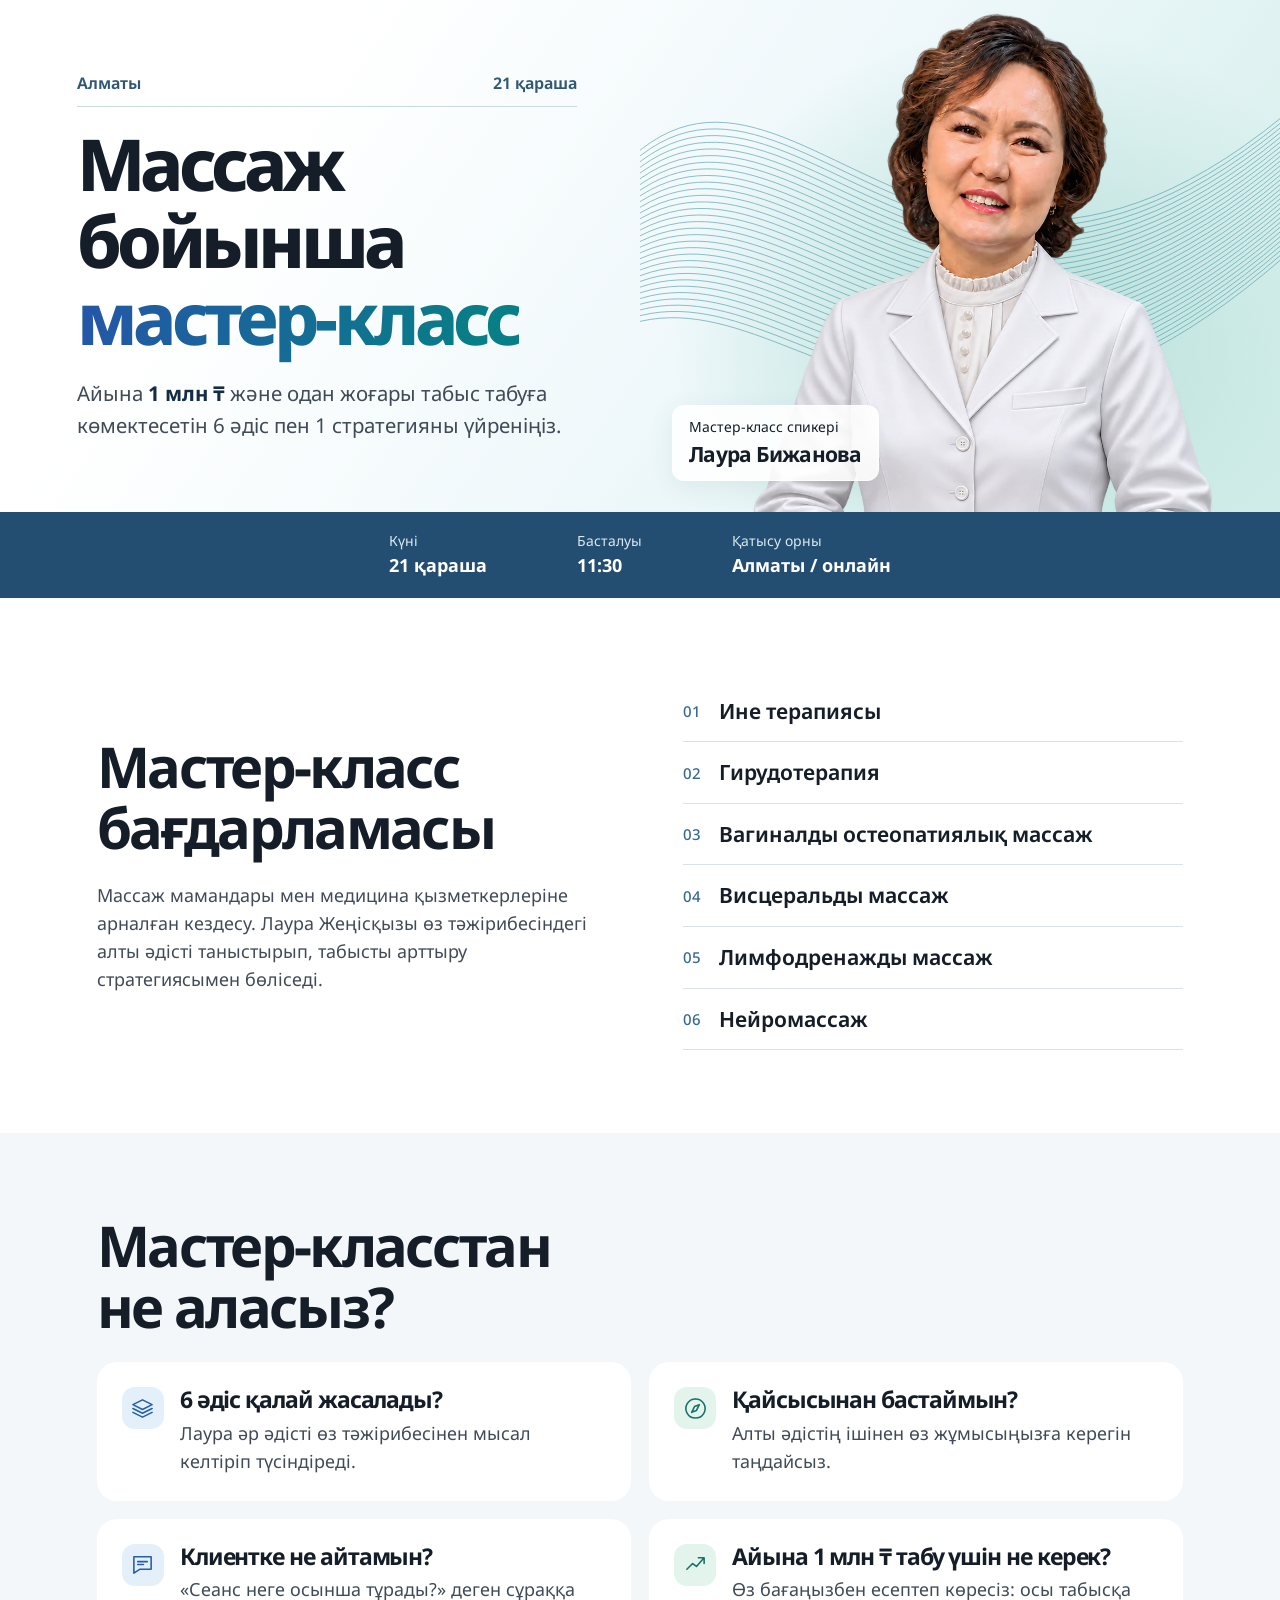
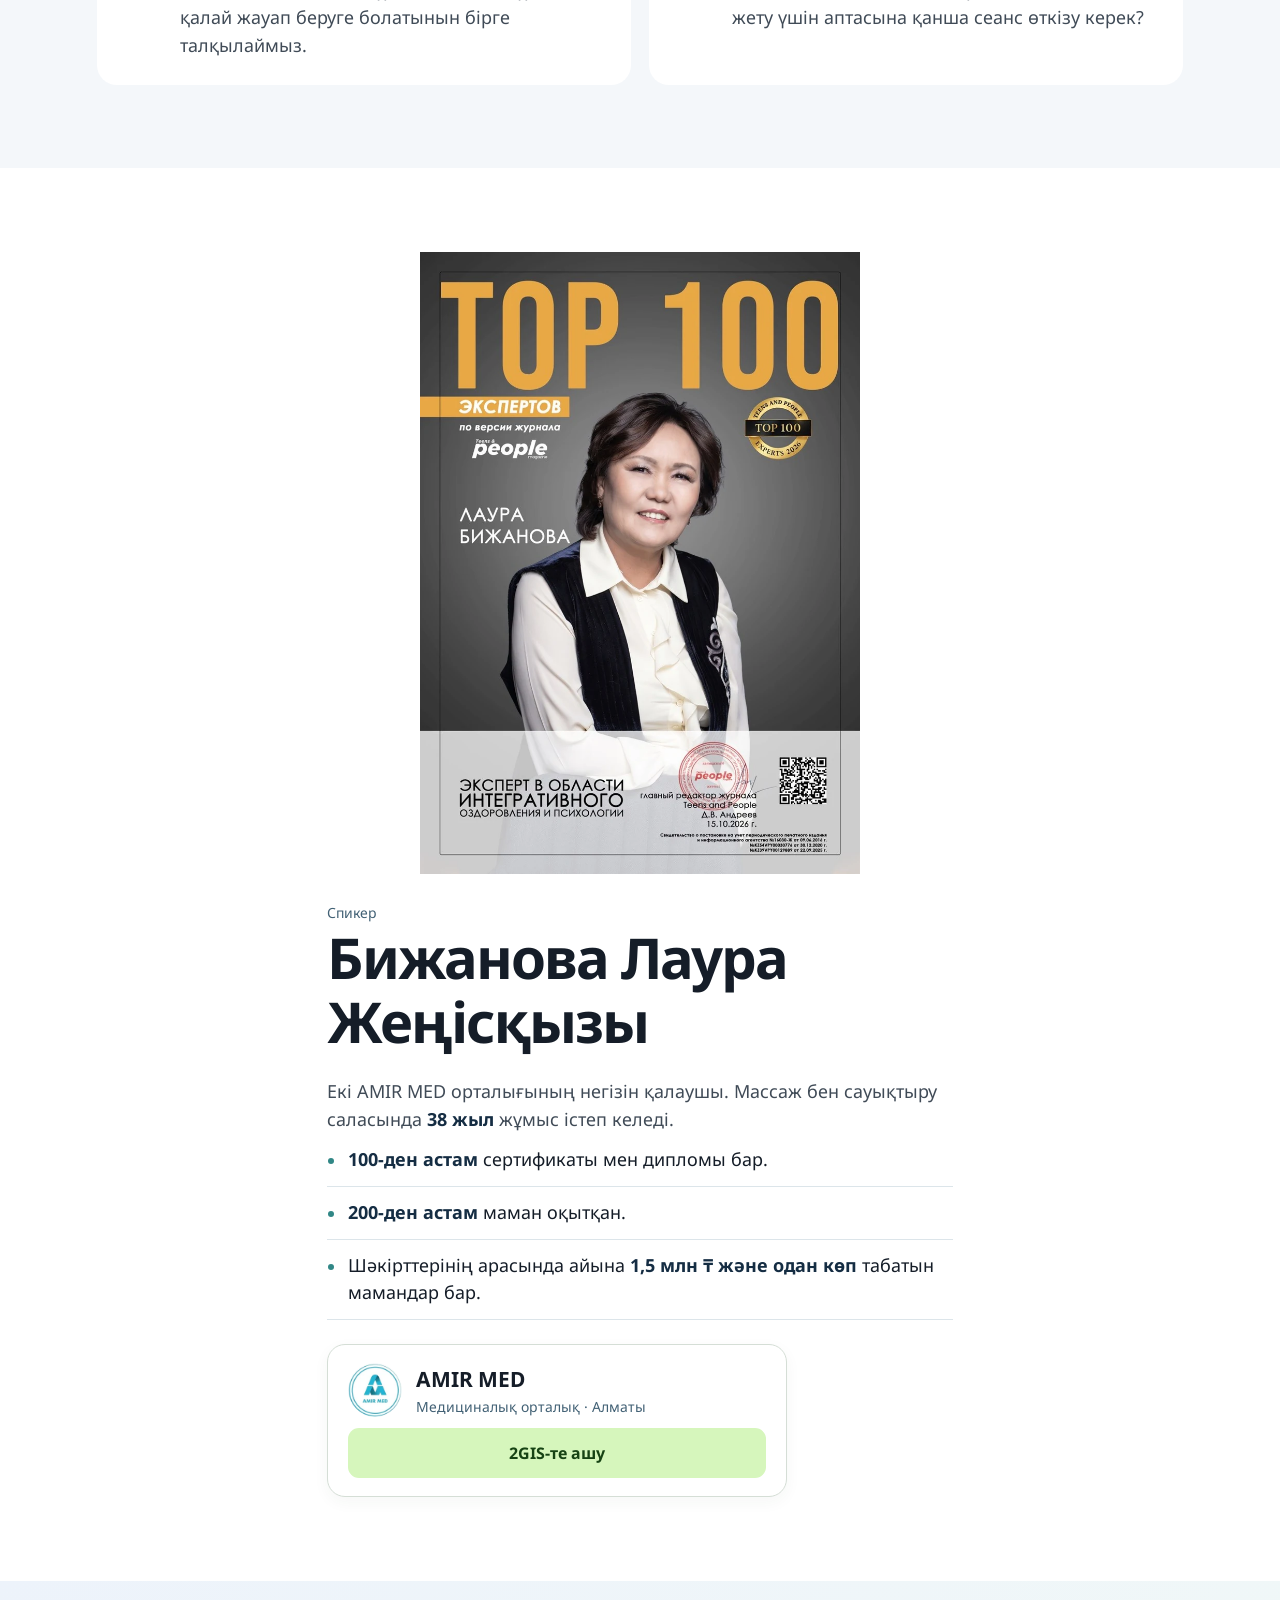
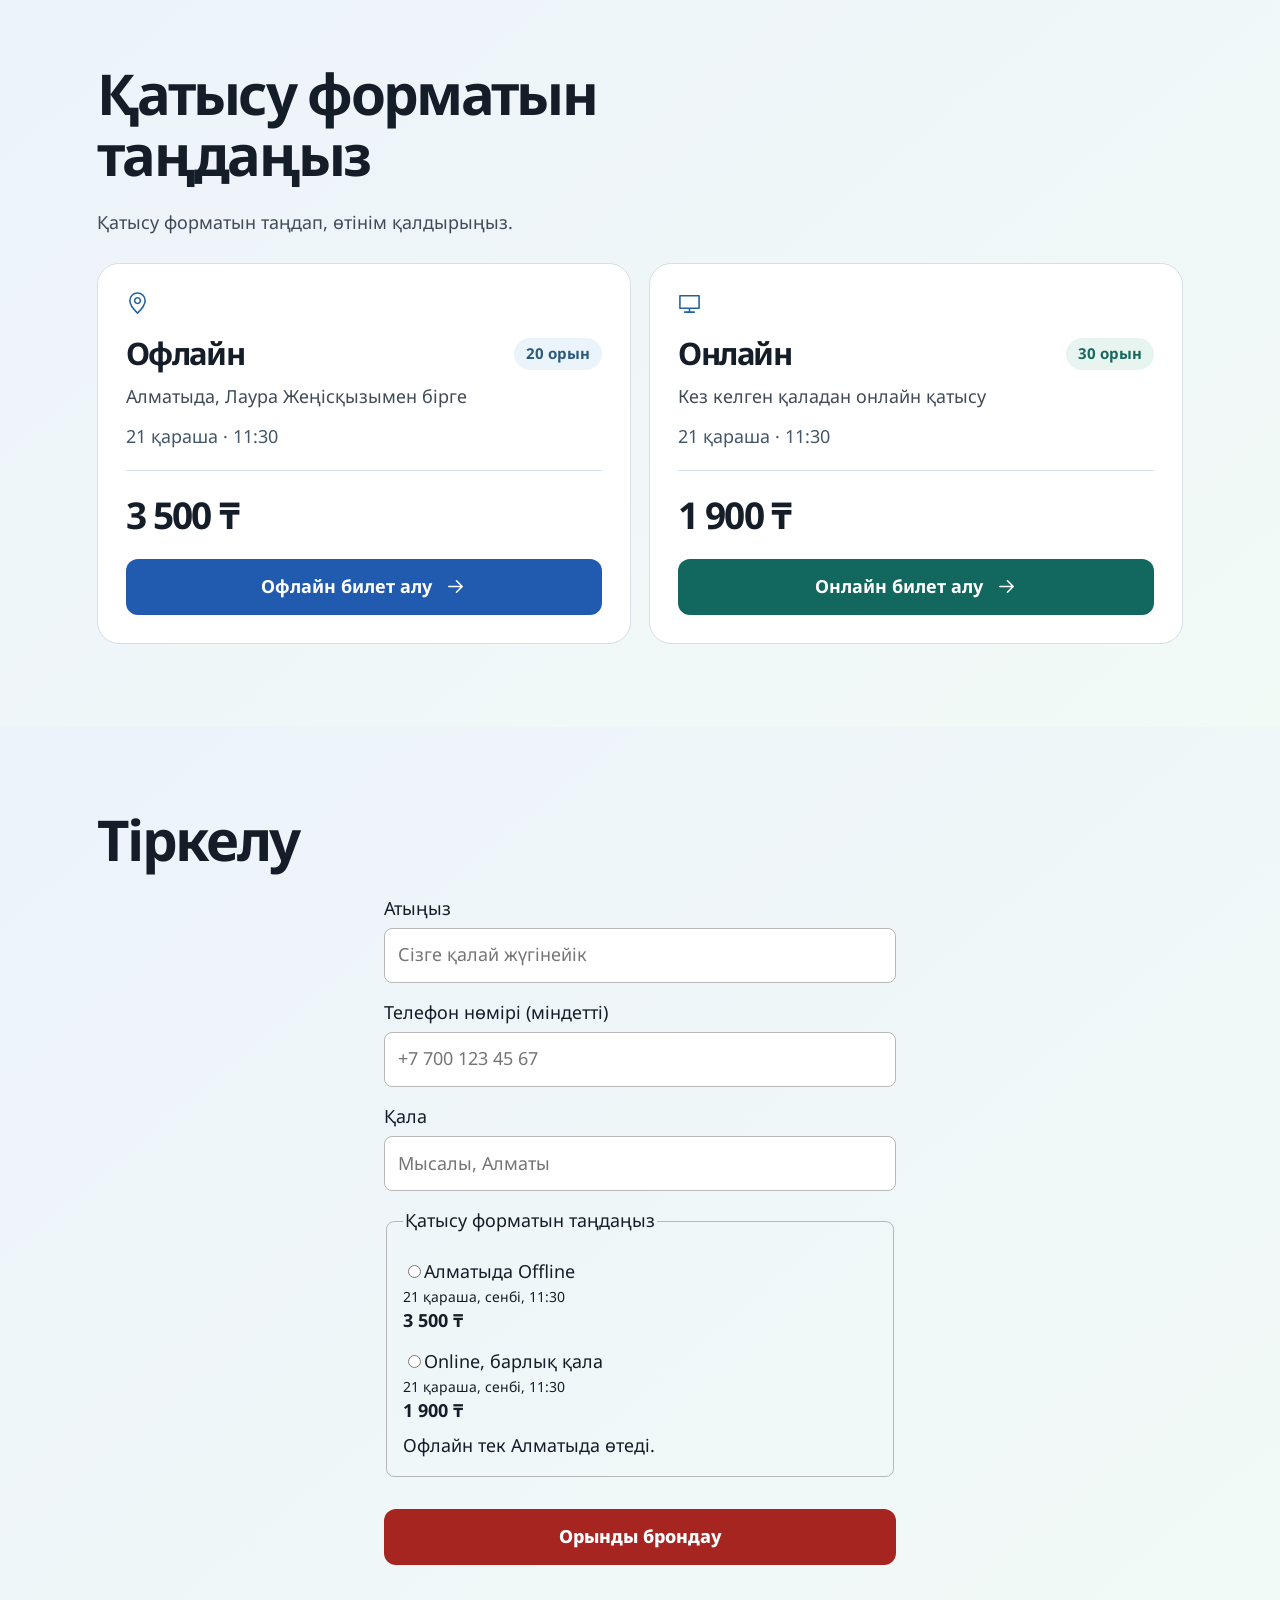
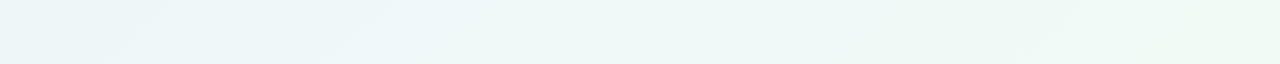
==== commit e5eadf58: "Make registration submit button prominent" ====
--- a/kk.html
+++ b/kk.html
@@ -124,7 +124,7 @@
 #reg .opt{padding:.4rem 0}
 #reg .opt small,#reg .hint{display:block}
 #reg .err{font-weight:bold}
-#reg button{cursor:pointer}
+#reg button{cursor:pointer;width:100%;min-height:54px;padding:14px 18px;border:0;border-radius:12px;background:#a62520;color:#fff;font:inherit;font-weight:800;font-size:18px}#reg button:focus-visible{outline:3px solid #a62520;outline-offset:4px}#reg button:disabled{opacity:.7;cursor:wait}
 </style><script>
 !function(f,b,e,v,n,t,s){if(f.fbq)return;n=f.fbq=function(){n.callMethod?n.callMethod.apply(n,arguments):n.queue.push(arguments)};if(!f._fbq)f._fbq=n;n.push=n;n.loaded=!0;n.version='2.0';n.queue=[];t=b.createElement(e);t.async=!0;t.src=v;s=b.getElementsByTagName(e)[0];s.parentNode.insertBefore(t,s)}(window,document,'script','https://connect.facebook.net/en_US/fbevents.js');
 fbq('init','1264287725843772');fbq('track','PageView');
